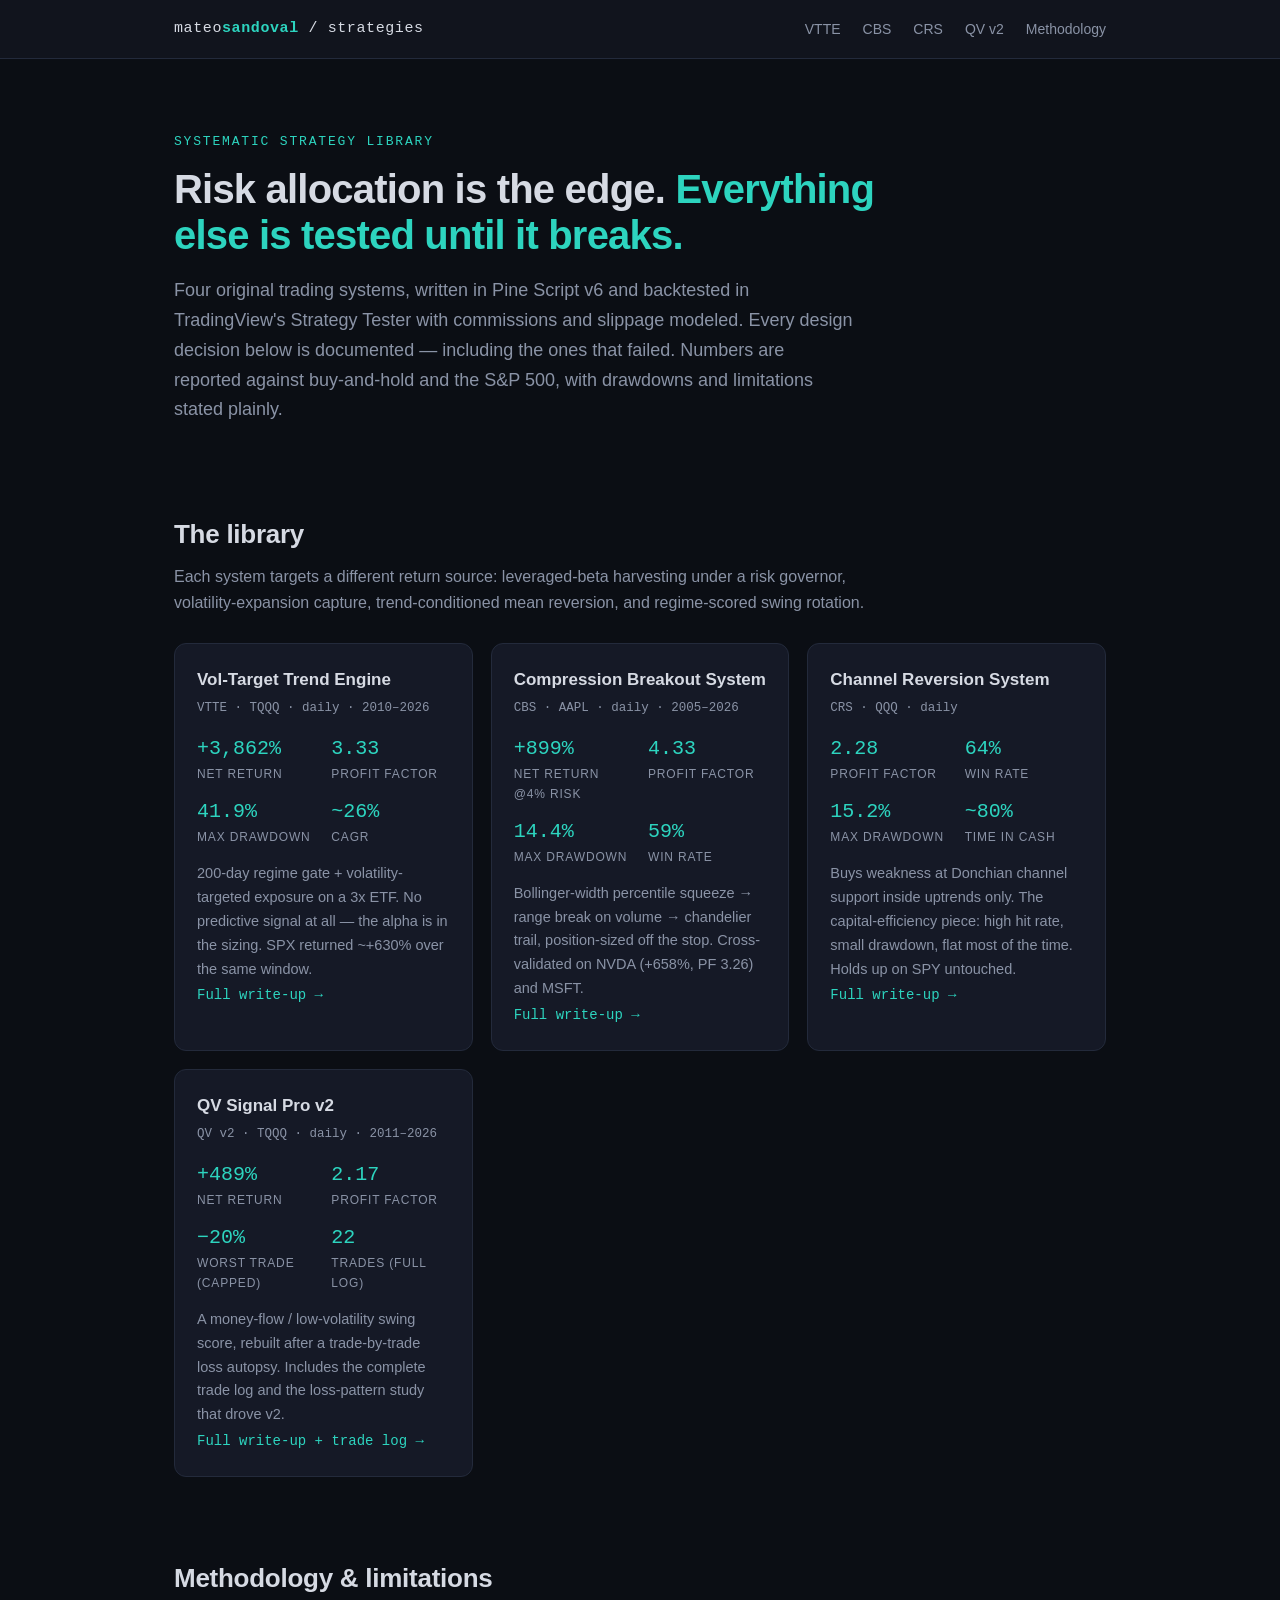
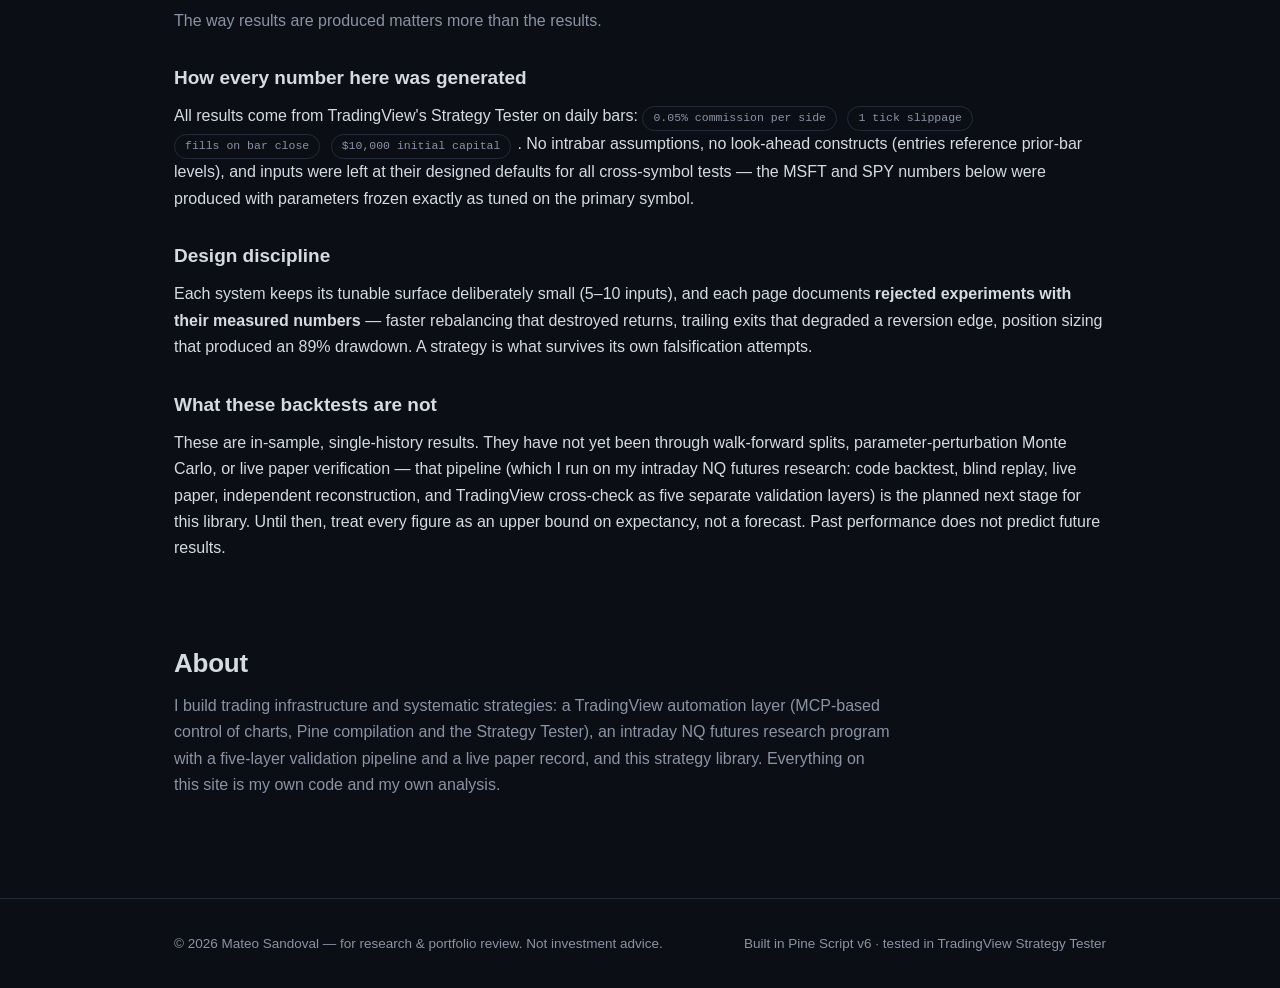
==== index.html @ 9c9e9761 "Quant strategy portfolio site: VTTE, CBS, CRS, QV v2 Co-Authored-By: Claude Fable 5 <noreply@anthrop" ====
<!doctype html>
<html lang="en">
<head>
<meta charset="utf-8">
<meta name="viewport" content="width=device-width,initial-scale=1">
<title>Mateo Sandoval — Systematic Trading Strategies</title>
<link rel="stylesheet" href="styles.css">
</head>
<body>
<header class="site"><div class="wrap">
  <div class="brand">mateo<b>sandoval</b> / strategies</div>
  <nav>
    <a href="vtte.html">VTTE</a><a href="cbs.html">CBS</a><a href="crs.html">CRS</a><a href="qv2.html">QV&nbsp;v2</a><a href="#method">Methodology</a>
  </nav>
</div></header>

<div class="wrap">
<div class="hero">
  <div class="kicker">Systematic Strategy Library</div>
  <h1>Risk allocation is the edge. <em>Everything else is tested until it breaks.</em></h1>
  <p class="lead">Four original trading systems, written in Pine Script v6 and backtested in TradingView's
  Strategy Tester with commissions and slippage modeled. Every design decision below is documented —
  including the ones that failed. Numbers are reported against buy-and-hold and the S&amp;P 500, with
  drawdowns and limitations stated plainly.</p>
</div>

<section>
  <h2>The library</h2>
  <p class="sub">Each system targets a different return source: leveraged-beta harvesting under a risk governor,
  volatility-expansion capture, trend-conditioned mean reversion, and regime-scored swing rotation.</p>
  <div class="grid cards">

    <div class="card">
      <h3>Vol-Target Trend Engine</h3>
      <div class="sym">VTTE · TQQQ · daily · 2010–2026</div>
      <div class="metrics">
        <div class="metric"><div class="v">+3,862%</div><div class="k">Net return</div></div>
        <div class="metric"><div class="v">3.33</div><div class="k">Profit factor</div></div>
        <div class="metric"><div class="v">41.9%</div><div class="k">Max drawdown</div></div>
        <div class="metric"><div class="v">~26%</div><div class="k">CAGR</div></div>
      </div>
      <p style="font-size:14.5px;color:var(--dim)">200-day regime gate + volatility-targeted exposure on a 3x ETF.
      No predictive signal at all — the alpha is in the sizing. SPX returned ~+630% over the same window.</p>
      <a class="more" href="vtte.html">Full write-up →</a>
    </div>

    <div class="card">
      <h3>Compression Breakout System</h3>
      <div class="sym">CBS · AAPL · daily · 2005–2026</div>
      <div class="metrics">
        <div class="metric"><div class="v">+899%</div><div class="k">Net return @4% risk</div></div>
        <div class="metric"><div class="v">4.33</div><div class="k">Profit factor</div></div>
        <div class="metric"><div class="v">14.4%</div><div class="k">Max drawdown</div></div>
        <div class="metric"><div class="v">59%</div><div class="k">Win rate</div></div>
      </div>
      <p style="font-size:14.5px;color:var(--dim)">Bollinger-width percentile squeeze → range break on volume →
      chandelier trail, position-sized off the stop. Cross-validated on NVDA (+658%, PF 3.26) and MSFT.</p>
      <a class="more" href="cbs.html">Full write-up →</a>
    </div>

    <div class="card">
      <h3>Channel Reversion System</h3>
      <div class="sym">CRS · QQQ · daily</div>
      <div class="metrics">
        <div class="metric"><div class="v">2.28</div><div class="k">Profit factor</div></div>
        <div class="metric"><div class="v">64%</div><div class="k">Win rate</div></div>
        <div class="metric"><div class="v">15.2%</div><div class="k">Max drawdown</div></div>
        <div class="metric"><div class="v">~80%</div><div class="k">Time in cash</div></div>
      </div>
      <p style="font-size:14.5px;color:var(--dim)">Buys weakness at Donchian channel support inside uptrends only.
      The capital-efficiency piece: high hit rate, small drawdown, flat most of the time. Holds up on SPY untouched.</p>
      <a class="more" href="crs.html">Full write-up →</a>
    </div>

    <div class="card">
      <h3>QV Signal Pro v2</h3>
      <div class="sym">QV v2 · TQQQ · daily · 2011–2026</div>
      <div class="metrics">
        <div class="metric"><div class="v">+489%</div><div class="k">Net return</div></div>
        <div class="metric"><div class="v">2.17</div><div class="k">Profit factor</div></div>
        <div class="metric"><div class="v">−20%</div><div class="k">Worst trade (capped)</div></div>
        <div class="metric"><div class="v">22</div><div class="k">Trades (full log)</div></div>
      </div>
      <p style="font-size:14.5px;color:var(--dim)">A money-flow / low-volatility swing score, rebuilt after a
      trade-by-trade loss autopsy. Includes the complete trade log and the loss-pattern study that drove v2.</p>
      <a class="more" href="qv2.html">Full write-up + trade log →</a>
    </div>

  </div>
</section>

<section id="method">
  <h2>Methodology &amp; limitations</h2>
  <p class="sub">The way results are produced matters more than the results.</p>
  <h3>How every number here was generated</h3>
  <p>All results come from TradingView's Strategy Tester on daily bars: <span class="pill">0.05% commission per side</span>
  <span class="pill">1 tick slippage</span> <span class="pill">fills on bar close</span> <span class="pill">$10,000 initial capital</span>.
  No intrabar assumptions, no look-ahead constructs (entries reference prior-bar levels), and inputs were left at
  their designed defaults for all cross-symbol tests — the MSFT and SPY numbers below were produced with parameters
  frozen exactly as tuned on the primary symbol.</p>
  <h3>Design discipline</h3>
  <p>Each system keeps its tunable surface deliberately small (5–10 inputs), and each page documents
  <b>rejected experiments with their measured numbers</b> — faster rebalancing that destroyed returns, trailing exits
  that degraded a reversion edge, position sizing that produced an 89% drawdown. A strategy is what survives its own
  falsification attempts.</p>
  <h3>What these backtests are not</h3>
  <p>These are in-sample, single-history results. They have not yet been through walk-forward splits, parameter-perturbation
  Monte Carlo, or live paper verification — that pipeline (which I run on my intraday NQ futures research: code backtest,
  blind replay, live paper, independent reconstruction, and TradingView cross-check as five separate validation layers)
  is the planned next stage for this library. Until then, treat every figure as an upper bound on expectancy, not a forecast.
  Past performance does not predict future results.</p>
</section>

<section>
  <h2>About</h2>
  <p class="sub" style="margin-bottom:0">I build trading infrastructure and systematic strategies: a TradingView
  automation layer (MCP-based control of charts, Pine compilation and the Strategy Tester), an intraday NQ futures
  research program with a five-layer validation pipeline and a live paper record, and this strategy library.
  Everything on this site is my own code and my own analysis.</p>
</section>
</div>

<footer><div class="wrap">
  <div>© 2026 Mateo Sandoval — for research &amp; portfolio review. Not investment advice.</div>
  <div>Built in Pine Script v6 · tested in TradingView Strategy Tester</div>
</div></footer>
</body>
</html>
---- styles.css ----
:root{
  --bg:#0b0e14; --bg2:#11141d; --card:#151926; --line:#232a3b;
  --text:#d6dae3; --dim:#8a93a6; --teal:#2dd4bf; --teal-dk:#14b8a6;
  --red:#f87171; --amber:#fbbf24; --blue:#60a5fa;
  --mono:"SF Mono","JetBrains Mono",Menlo,Consolas,monospace;
  --sans:-apple-system,"Segoe UI",Inter,Roboto,sans-serif;
}
*{box-sizing:border-box;margin:0;padding:0}
body{background:var(--bg);color:var(--text);font-family:var(--sans);line-height:1.65;font-size:16px}
a{color:var(--teal);text-decoration:none}
a:hover{text-decoration:underline}
.wrap{max-width:980px;margin:0 auto;padding:0 24px}
header.site{border-bottom:1px solid var(--line);background:var(--bg2);position:sticky;top:0;z-index:10}
header.site .wrap{display:flex;align-items:center;justify-content:space-between;height:58px}
.brand{font-family:var(--mono);font-size:15px;letter-spacing:.04em;color:var(--text)}
.brand b{color:var(--teal)}
nav a{color:var(--dim);font-size:14px;margin-left:22px}
nav a:hover{color:var(--text);text-decoration:none}
.hero{padding:72px 0 48px}
.hero h1{font-size:40px;line-height:1.15;letter-spacing:-.02em;max-width:720px}
.hero h1 em{color:var(--teal);font-style:normal}
.hero p.lead{color:var(--dim);font-size:18px;max-width:680px;margin-top:18px}
.kicker{font-family:var(--mono);color:var(--teal);font-size:13px;letter-spacing:.14em;text-transform:uppercase;margin-bottom:14px}
section{padding:40px 0}
h2{font-size:26px;letter-spacing:-.01em;margin-bottom:8px}
h3{font-size:19px;margin:28px 0 10px}
p.sub{color:var(--dim);margin-bottom:26px;max-width:720px}
.grid{display:grid;gap:18px}
.grid.cards{grid-template-columns:repeat(auto-fit,minmax(280px,1fr))}
.card{background:var(--card);border:1px solid var(--line);border-radius:12px;padding:22px}
.card h3{margin:0 0 4px;font-size:17px}
.card .sym{font-family:var(--mono);color:var(--dim);font-size:12.5px;margin-bottom:14px}
.metrics{display:grid;grid-template-columns:1fr 1fr;gap:10px 16px;margin:14px 0}
.metric .v{font-family:var(--mono);font-size:20px;color:var(--teal)}
.metric .v.neg{color:var(--red)}
.metric .k{color:var(--dim);font-size:12px;text-transform:uppercase;letter-spacing:.07em}
.card a.more{font-size:14px;font-family:var(--mono)}
table{width:100%;border-collapse:collapse;font-size:14px;margin:14px 0 6px}
th{color:var(--dim);font-weight:500;text-transform:uppercase;font-size:11.5px;letter-spacing:.08em;text-align:left;padding:8px 10px;border-bottom:1px solid var(--line)}
td{padding:8px 10px;border-bottom:1px solid var(--line);font-family:var(--mono);font-size:13.5px}
td.txt{font-family:var(--sans);font-size:14px}
.pos{color:var(--teal)} .neg{color:var(--red)} .mut{color:var(--dim)}
.tablewrap{overflow-x:auto;border:1px solid var(--line);border-radius:10px;background:var(--card);padding:4px 12px 10px}
.note{border-left:3px solid var(--amber);background:rgba(251,191,36,.06);padding:14px 18px;border-radius:0 10px 10px 0;margin:22px 0;color:var(--text);font-size:15px}
.note b{color:var(--amber)}
.rejected{border-left:3px solid var(--red);background:rgba(248,113,113,.05);padding:14px 18px;border-radius:0 10px 10px 0;margin:14px 0;font-size:15px}
.rejected b{color:var(--red);font-family:var(--mono);font-size:13px;letter-spacing:.06em}
pre{background:#0d1017;border:1px solid var(--line);border-radius:10px;padding:18px;overflow-x:auto;font-family:var(--mono);font-size:12.5px;line-height:1.55;color:#c8ceda;margin:16px 0}
.diagram{background:var(--card);border:1px solid var(--line);border-radius:12px;padding:14px;margin:18px 0}
.diagram svg{width:100%;height:auto;display:block}
footer{border-top:1px solid var(--line);margin-top:60px;padding:34px 0;color:var(--dim);font-size:13.5px}
footer .wrap{display:flex;justify-content:space-between;flex-wrap:wrap;gap:10px}
.crumb{font-family:var(--mono);font-size:13px;color:var(--dim);padding-top:28px}
.pill{display:inline-block;font-family:var(--mono);font-size:11.5px;border:1px solid var(--line);border-radius:99px;padding:2px 10px;color:var(--dim);margin-right:6px}
.pagehead{padding:26px 0 6px}
.pagehead h1{font-size:34px;letter-spacing:-.02em}
.pagehead .sym{font-family:var(--mono);color:var(--teal);margin-top:6px;font-size:14px}
.two{display:grid;grid-template-columns:1fr 1fr;gap:18px}
@media(max-width:760px){.two{grid-template-columns:1fr}.hero h1{font-size:30px}}
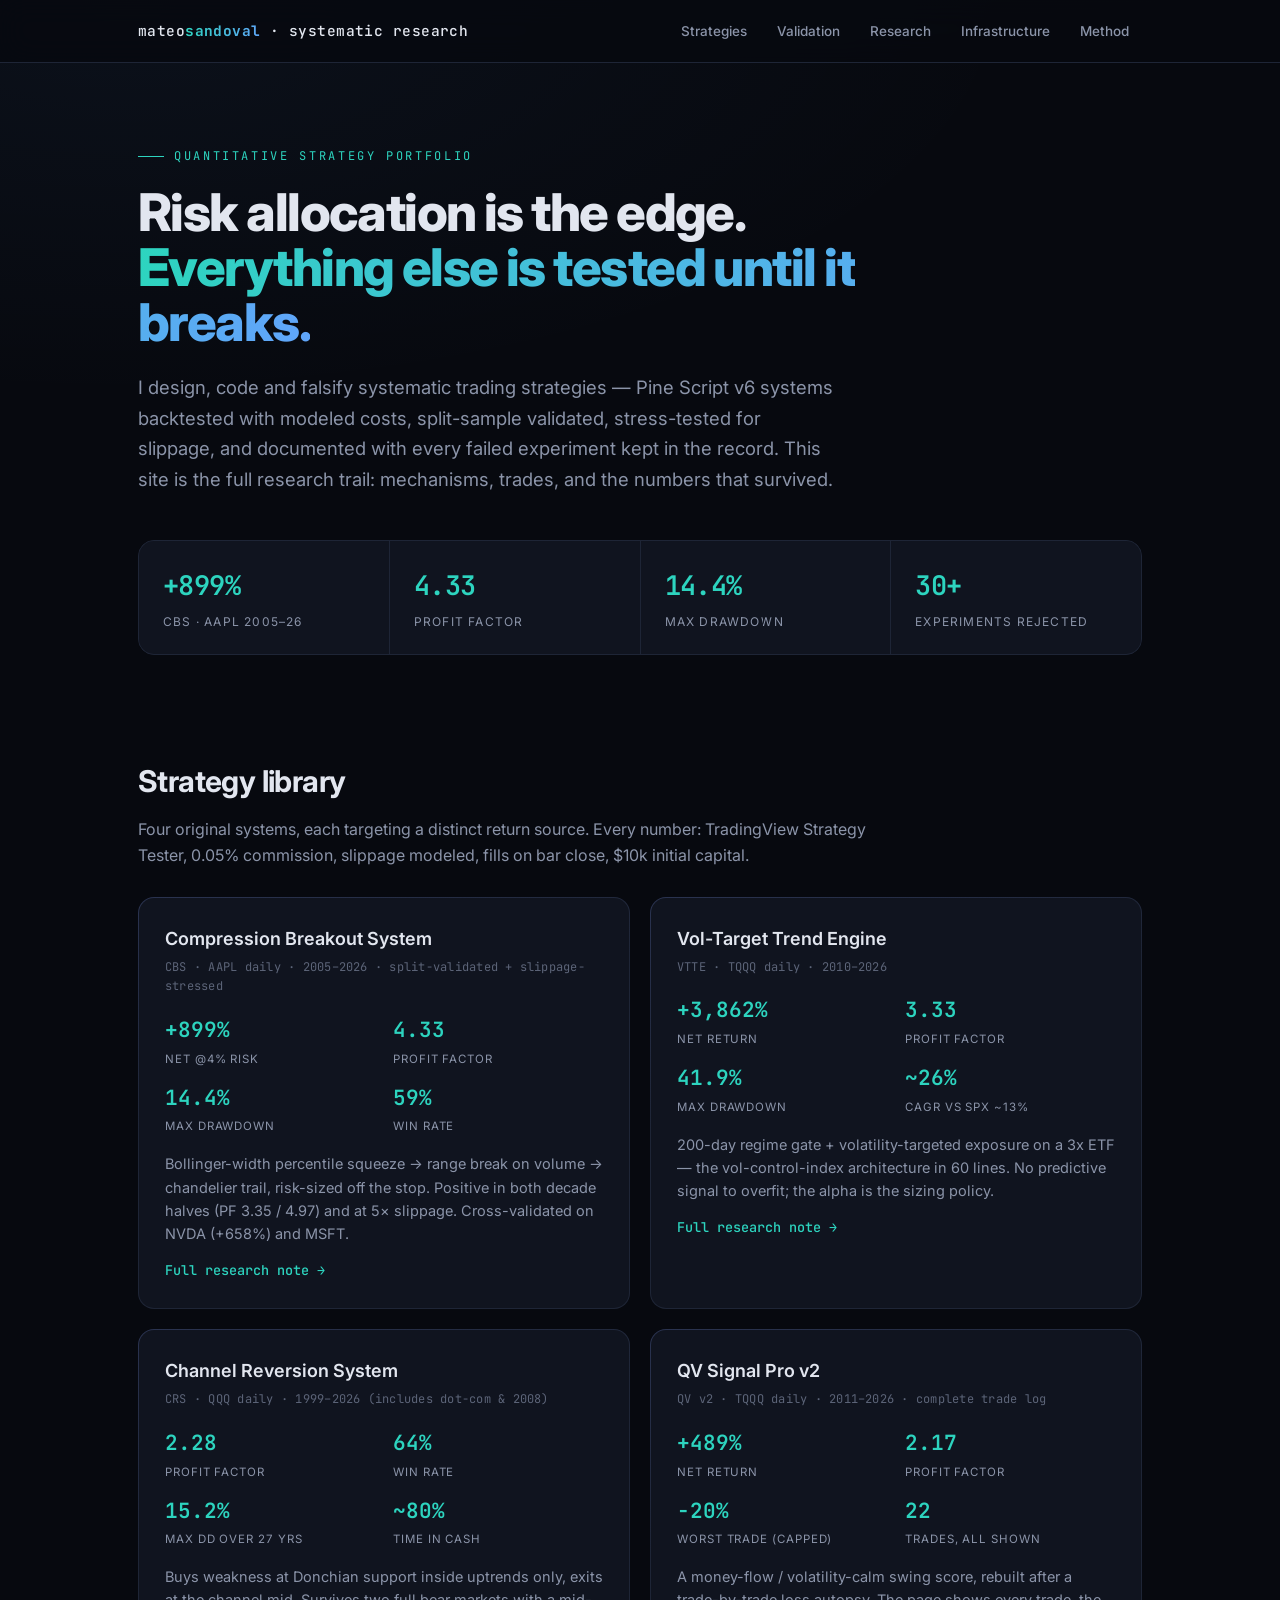
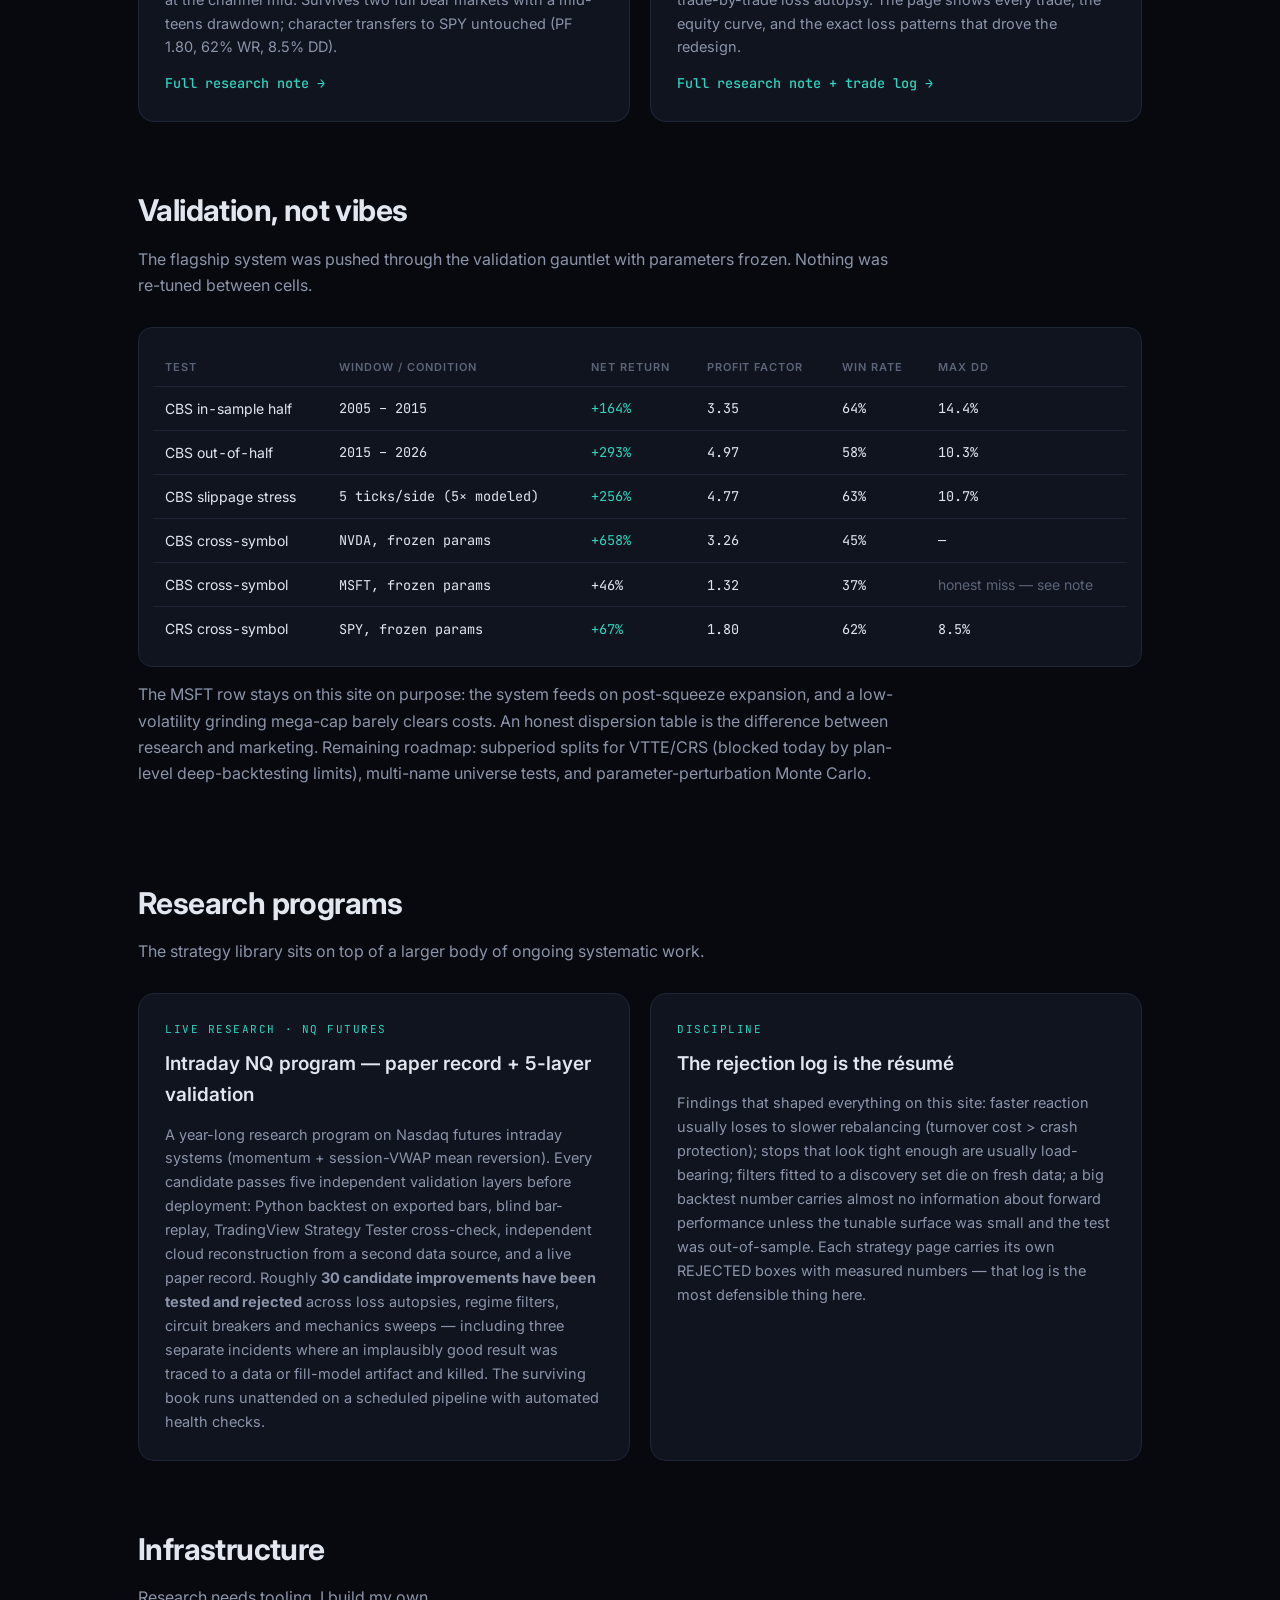
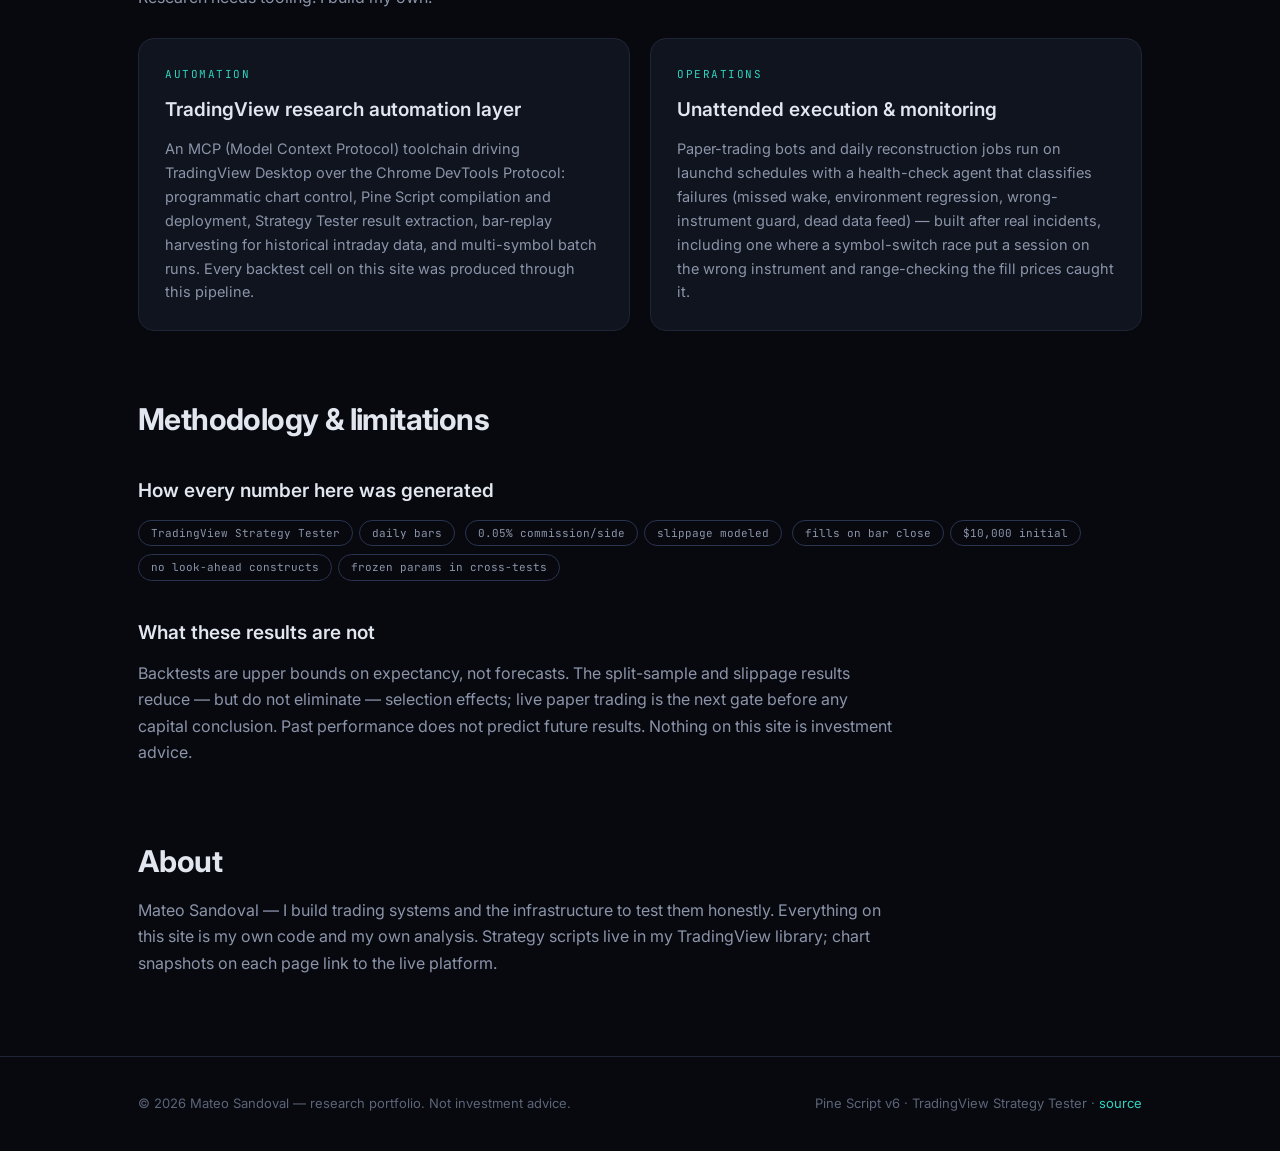
==== commit 7e47d793: "v2: professional redesign, CBS validation gauntlet (splits + slippage stress), TradingView screensho" ====
--- a/index.html
+++ b/index.html
@@ -3,126 +3,196 @@
 <head>
 <meta charset="utf-8">
 <meta name="viewport" content="width=device-width,initial-scale=1">
-<title>Mateo Sandoval — Systematic Trading Strategies</title>
+<title>Mateo Sandoval — Systematic Trading Research</title>
+<meta name="description" content="Systematic trading strategies, validation research and trading infrastructure by Mateo Sandoval.">
 <link rel="stylesheet" href="styles.css">
 </head>
 <body>
 <header class="site"><div class="wrap">
-  <div class="brand">mateo<b>sandoval</b> / strategies</div>
+  <div class="brand">mateo<b>sandoval</b> · systematic research</div>
   <nav>
-    <a href="vtte.html">VTTE</a><a href="cbs.html">CBS</a><a href="crs.html">CRS</a><a href="qv2.html">QV&nbsp;v2</a><a href="#method">Methodology</a>
+    <a href="#library">Strategies</a><a href="#validation">Validation</a><a href="#programs">Research</a><a href="#infra">Infrastructure</a><a href="#method">Method</a>
   </nav>
 </div></header>
 
 <div class="wrap">
 <div class="hero">
-  <div class="kicker">Systematic Strategy Library</div>
-  <h1>Risk allocation is the edge. <em>Everything else is tested until it breaks.</em></h1>
-  <p class="lead">Four original trading systems, written in Pine Script v6 and backtested in TradingView's
-  Strategy Tester with commissions and slippage modeled. Every design decision below is documented —
-  including the ones that failed. Numbers are reported against buy-and-hold and the S&amp;P 500, with
-  drawdowns and limitations stated plainly.</p>
+  <div class="kicker">Quantitative Strategy Portfolio</div>
+  <h1>Risk allocation is the edge.<br><em>Everything else is tested until it breaks.</em></h1>
+  <p class="lead">I design, code and falsify systematic trading strategies — Pine Script v6 systems backtested
+  with modeled costs, split-sample validated, stress-tested for slippage, and documented with every failed
+  experiment kept in the record. This site is the full research trail: mechanisms, trades, and the numbers
+  that survived.</p>
+  <div class="statstrip">
+    <div><div class="v">+899%</div><div class="k">CBS · AAPL 2005–26</div></div>
+    <div><div class="v">4.33</div><div class="k">Profit factor</div></div>
+    <div><div class="v">14.4%</div><div class="k">Max drawdown</div></div>
+    <div><div class="v">30+</div><div class="k">Experiments rejected</div></div>
+  </div>
 </div>
 
-<section>
-  <h2>The library</h2>
-  <p class="sub">Each system targets a different return source: leveraged-beta harvesting under a risk governor,
-  volatility-expansion capture, trend-conditioned mean reversion, and regime-scored swing rotation.</p>
+<section id="library">
+  <h2>Strategy library</h2>
+  <p class="sub">Four original systems, each targeting a distinct return source. Every number: TradingView
+  Strategy Tester, 0.05% commission, slippage modeled, fills on bar close, $10k initial capital.</p>
   <div class="grid cards">
 
     <div class="card">
+      <h3>Compression Breakout System</h3>
+      <div class="sym">CBS · AAPL daily · 2005–2026 · split-validated + slippage-stressed</div>
+      <div class="metrics">
+        <div class="metric"><div class="v">+899%</div><div class="k">Net @4% risk</div></div>
+        <div class="metric"><div class="v">4.33</div><div class="k">Profit factor</div></div>
+        <div class="metric"><div class="v">14.4%</div><div class="k">Max drawdown</div></div>
+        <div class="metric"><div class="v">59%</div><div class="k">Win rate</div></div>
+      </div>
+      <p class="desc">Bollinger-width percentile squeeze → range break on volume → chandelier trail,
+      risk-sized off the stop. Positive in both decade halves (PF 3.35 / 4.97) and at 5× slippage.
+      Cross-validated on NVDA (+658%) and MSFT.</p>
+      <a class="more" href="cbs.html">Full research note →</a>
+    </div>
+
+    <div class="card">
       <h3>Vol-Target Trend Engine</h3>
-      <div class="sym">VTTE · TQQQ · daily · 2010–2026</div>
+      <div class="sym">VTTE · TQQQ daily · 2010–2026</div>
       <div class="metrics">
         <div class="metric"><div class="v">+3,862%</div><div class="k">Net return</div></div>
         <div class="metric"><div class="v">3.33</div><div class="k">Profit factor</div></div>
         <div class="metric"><div class="v">41.9%</div><div class="k">Max drawdown</div></div>
-        <div class="metric"><div class="v">~26%</div><div class="k">CAGR</div></div>
+        <div class="metric"><div class="v">~26%</div><div class="k">CAGR vs SPX ~13%</div></div>
       </div>
-      <p style="font-size:14.5px;color:var(--dim)">200-day regime gate + volatility-targeted exposure on a 3x ETF.
-      No predictive signal at all — the alpha is in the sizing. SPX returned ~+630% over the same window.</p>
-      <a class="more" href="vtte.html">Full write-up →</a>
-    </div>
-
-    <div class="card">
-      <h3>Compression Breakout System</h3>
-      <div class="sym">CBS · AAPL · daily · 2005–2026</div>
-      <div class="metrics">
-        <div class="metric"><div class="v">+899%</div><div class="k">Net return @4% risk</div></div>
-        <div class="metric"><div class="v">4.33</div><div class="k">Profit factor</div></div>
-        <div class="metric"><div class="v">14.4%</div><div class="k">Max drawdown</div></div>
-        <div class="metric"><div class="v">59%</div><div class="k">Win rate</div></div>
-      </div>
-      <p style="font-size:14.5px;color:var(--dim)">Bollinger-width percentile squeeze → range break on volume →
-      chandelier trail, position-sized off the stop. Cross-validated on NVDA (+658%, PF 3.26) and MSFT.</p>
-      <a class="more" href="cbs.html">Full write-up →</a>
+      <p class="desc">200-day regime gate + volatility-targeted exposure on a 3x ETF — the vol-control-index
+      architecture in 60 lines. No predictive signal to overfit; the alpha is the sizing policy.</p>
+      <a class="more" href="vtte.html">Full research note →</a>
     </div>
 
     <div class="card">
       <h3>Channel Reversion System</h3>
-      <div class="sym">CRS · QQQ · daily</div>
+      <div class="sym">CRS · QQQ daily · 1999–2026 (includes dot-com &amp; 2008)</div>
       <div class="metrics">
         <div class="metric"><div class="v">2.28</div><div class="k">Profit factor</div></div>
         <div class="metric"><div class="v">64%</div><div class="k">Win rate</div></div>
-        <div class="metric"><div class="v">15.2%</div><div class="k">Max drawdown</div></div>
+        <div class="metric"><div class="v">15.2%</div><div class="k">Max DD over 27 yrs</div></div>
         <div class="metric"><div class="v">~80%</div><div class="k">Time in cash</div></div>
       </div>
-      <p style="font-size:14.5px;color:var(--dim)">Buys weakness at Donchian channel support inside uptrends only.
-      The capital-efficiency piece: high hit rate, small drawdown, flat most of the time. Holds up on SPY untouched.</p>
-      <a class="more" href="crs.html">Full write-up →</a>
+      <p class="desc">Buys weakness at Donchian support inside uptrends only, exits at the channel mid.
+      Survives two full bear markets with a mid-teens drawdown; character transfers to SPY untouched
+      (PF 1.80, 62% WR, 8.5% DD).</p>
+      <a class="more" href="crs.html">Full research note →</a>
     </div>
 
     <div class="card">
       <h3>QV Signal Pro v2</h3>
-      <div class="sym">QV v2 · TQQQ · daily · 2011–2026</div>
+      <div class="sym">QV v2 · TQQQ daily · 2011–2026 · complete trade log</div>
       <div class="metrics">
         <div class="metric"><div class="v">+489%</div><div class="k">Net return</div></div>
         <div class="metric"><div class="v">2.17</div><div class="k">Profit factor</div></div>
         <div class="metric"><div class="v">−20%</div><div class="k">Worst trade (capped)</div></div>
-        <div class="metric"><div class="v">22</div><div class="k">Trades (full log)</div></div>
+        <div class="metric"><div class="v">22</div><div class="k">Trades, all shown</div></div>
       </div>
-      <p style="font-size:14.5px;color:var(--dim)">A money-flow / low-volatility swing score, rebuilt after a
-      trade-by-trade loss autopsy. Includes the complete trade log and the loss-pattern study that drove v2.</p>
-      <a class="more" href="qv2.html">Full write-up + trade log →</a>
+      <p class="desc">A money-flow / volatility-calm swing score, rebuilt after a trade-by-trade loss autopsy.
+      The page shows every trade, the equity curve, and the exact loss patterns that drove the redesign.</p>
+      <a class="more" href="qv2.html">Full research note + trade log →</a>
     </div>
 
   </div>
 </section>
 
+<section id="validation">
+  <h2>Validation, not vibes</h2>
+  <p class="sub">The flagship system was pushed through the validation gauntlet with parameters frozen.
+  Nothing was re-tuned between cells.</p>
+  <div class="tablewrap"><table>
+    <tr><th>Test</th><th>Window / condition</th><th>Net return</th><th>Profit factor</th><th>Win rate</th><th>Max DD</th></tr>
+    <tr><td class="txt">CBS in-sample half</td><td>2005 – 2015</td><td class="pos">+164%</td><td>3.35</td><td>64%</td><td>14.4%</td></tr>
+    <tr><td class="txt">CBS out-of-half</td><td>2015 – 2026</td><td class="pos">+293%</td><td>4.97</td><td>58%</td><td>10.3%</td></tr>
+    <tr><td class="txt">CBS slippage stress</td><td>5 ticks/side (5× modeled)</td><td class="pos">+256%</td><td>4.77</td><td>63%</td><td>10.7%</td></tr>
+    <tr><td class="txt">CBS cross-symbol</td><td>NVDA, frozen params</td><td class="pos">+658%</td><td>3.26</td><td>45%</td><td>—</td></tr>
+    <tr><td class="txt">CBS cross-symbol</td><td>MSFT, frozen params</td><td>+46%</td><td>1.32</td><td>37%</td><td class="txt mut">honest miss — see note</td></tr>
+    <tr><td class="txt">CRS cross-symbol</td><td>SPY, frozen params</td><td class="pos">+67%</td><td>1.80</td><td>62%</td><td>8.5%</td></tr>
+  </table></div>
+  <p class="sub" style="margin-top:14px">The MSFT row stays on this site on purpose: the system feeds on
+  post-squeeze expansion, and a low-volatility grinding mega-cap barely clears costs. An honest dispersion
+  table is the difference between research and marketing. Remaining roadmap: subperiod splits for VTTE/CRS
+  (blocked today by plan-level deep-backtesting limits), multi-name universe tests, and parameter-perturbation
+  Monte Carlo.</p>
+</section>
+
+<section id="programs">
+  <h2>Research programs</h2>
+  <p class="sub">The strategy library sits on top of a larger body of ongoing systematic work.</p>
+  <div class="grid cards">
+    <div class="projcard">
+      <div class="tag">Live research · NQ futures</div>
+      <h3>Intraday NQ program — paper record + 5-layer validation</h3>
+      <p>A year-long research program on Nasdaq futures intraday systems (momentum + session-VWAP mean
+      reversion). Every candidate passes five independent validation layers before deployment: Python
+      backtest on exported bars, blind bar-replay, TradingView Strategy Tester cross-check, independent
+      cloud reconstruction from a second data source, and a live paper record. Roughly <b>30 candidate
+      improvements have been tested and rejected</b> across loss autopsies, regime filters, circuit breakers
+      and mechanics sweeps — including three separate incidents where an implausibly good result was traced
+      to a data or fill-model artifact and killed. The surviving book runs unattended on a scheduled
+      pipeline with automated health checks.</p>
+    </div>
+    <div class="projcard">
+      <div class="tag">Discipline</div>
+      <h3>The rejection log is the résumé</h3>
+      <p>Findings that shaped everything on this site: faster reaction usually loses to slower rebalancing
+      (turnover cost &gt; crash protection); stops that look tight enough are usually load-bearing; filters
+      fitted to a discovery set die on fresh data; a big backtest number carries almost no information about
+      forward performance unless the tunable surface was small and the test was out-of-sample. Each strategy
+      page carries its own REJECTED boxes with measured numbers — that log is the most defensible thing here.</p>
+    </div>
+  </div>
+</section>
+
+<section id="infra">
+  <h2>Infrastructure</h2>
+  <p class="sub">Research needs tooling. I build my own.</p>
+  <div class="grid cards">
+    <div class="projcard">
+      <div class="tag">Automation</div>
+      <h3>TradingView research automation layer</h3>
+      <p>An MCP (Model Context Protocol) toolchain driving TradingView Desktop over the Chrome DevTools
+      Protocol: programmatic chart control, Pine Script compilation and deployment, Strategy Tester result
+      extraction, bar-replay harvesting for historical intraday data, and multi-symbol batch runs. Every
+      backtest cell on this site was produced through this pipeline.</p>
+    </div>
+    <div class="projcard">
+      <div class="tag">Operations</div>
+      <h3>Unattended execution &amp; monitoring</h3>
+      <p>Paper-trading bots and daily reconstruction jobs run on launchd schedules with a health-check agent
+      that classifies failures (missed wake, environment regression, wrong-instrument guard, dead data feed)
+      — built after real incidents, including one where a symbol-switch race put a session on the wrong
+      instrument and range-checking the fill prices caught it.</p>
+    </div>
+  </div>
+</section>
+
 <section id="method">
   <h2>Methodology &amp; limitations</h2>
-  <p class="sub">The way results are produced matters more than the results.</p>
   <h3>How every number here was generated</h3>
-  <p>All results come from TradingView's Strategy Tester on daily bars: <span class="pill">0.05% commission per side</span>
-  <span class="pill">1 tick slippage</span> <span class="pill">fills on bar close</span> <span class="pill">$10,000 initial capital</span>.
-  No intrabar assumptions, no look-ahead constructs (entries reference prior-bar levels), and inputs were left at
-  their designed defaults for all cross-symbol tests — the MSFT and SPY numbers below were produced with parameters
-  frozen exactly as tuned on the primary symbol.</p>
-  <h3>Design discipline</h3>
-  <p>Each system keeps its tunable surface deliberately small (5–10 inputs), and each page documents
-  <b>rejected experiments with their measured numbers</b> — faster rebalancing that destroyed returns, trailing exits
-  that degraded a reversion edge, position sizing that produced an 89% drawdown. A strategy is what survives its own
-  falsification attempts.</p>
-  <h3>What these backtests are not</h3>
-  <p>These are in-sample, single-history results. They have not yet been through walk-forward splits, parameter-perturbation
-  Monte Carlo, or live paper verification — that pipeline (which I run on my intraday NQ futures research: code backtest,
-  blind replay, live paper, independent reconstruction, and TradingView cross-check as five separate validation layers)
-  is the planned next stage for this library. Until then, treat every figure as an upper bound on expectancy, not a forecast.
-  Past performance does not predict future results.</p>
+  <p><span class="pill">TradingView Strategy Tester</span><span class="pill">daily bars</span>
+  <span class="pill">0.05% commission/side</span><span class="pill">slippage modeled</span>
+  <span class="pill">fills on bar close</span><span class="pill">$10,000 initial</span>
+  <span class="pill">no look-ahead constructs</span><span class="pill">frozen params in cross-tests</span></p>
+  <h3>What these results are not</h3>
+  <p class="sub" style="margin-bottom:8px">Backtests are upper bounds on expectancy, not forecasts. The split-sample and slippage results
+  reduce — but do not eliminate — selection effects; live paper trading is the next gate before any
+  capital conclusion. Past performance does not predict future results. Nothing on this site is investment advice.</p>
 </section>
 
 <section>
   <h2>About</h2>
-  <p class="sub" style="margin-bottom:0">I build trading infrastructure and systematic strategies: a TradingView
-  automation layer (MCP-based control of charts, Pine compilation and the Strategy Tester), an intraday NQ futures
-  research program with a five-layer validation pipeline and a live paper record, and this strategy library.
-  Everything on this site is my own code and my own analysis.</p>
+  <p class="sub" style="margin-bottom:0">Mateo Sandoval — I build trading systems and the infrastructure to test them honestly.
+  Everything on this site is my own code and my own analysis. Strategy scripts live in my TradingView
+  library; chart snapshots on each page link to the live platform.</p>
 </section>
 </div>
 
 <footer><div class="wrap">
-  <div>© 2026 Mateo Sandoval — for research &amp; portfolio review. Not investment advice.</div>
-  <div>Built in Pine Script v6 · tested in TradingView Strategy Tester</div>
+  <div>© 2026 Mateo Sandoval — research portfolio. Not investment advice.</div>
+  <div>Pine Script v6 · TradingView Strategy Tester · <a href="https://github.com/mateosandoval10/quant-strategies">source</a></div>
 </div></footer>
 </body>
 </html>
--- a/styles.css
+++ b/styles.css
@@ -1,59 +1,88 @@
+@import url('https://fonts.googleapis.com/css2?family=Inter:wght@400;500;600;700;800&family=JetBrains+Mono:wght@400;500;600&display=swap');
 :root{
-  --bg:#0b0e14; --bg2:#11141d; --card:#151926; --line:#232a3b;
-  --text:#d6dae3; --dim:#8a93a6; --teal:#2dd4bf; --teal-dk:#14b8a6;
-  --red:#f87171; --amber:#fbbf24; --blue:#60a5fa;
-  --mono:"SF Mono","JetBrains Mono",Menlo,Consolas,monospace;
-  --sans:-apple-system,"Segoe UI",Inter,Roboto,sans-serif;
+  --bg:#07090f; --bg2:#0b0e17; --card:#10141f; --card2:#141927; --line:#1e2536; --line2:#2a3350;
+  --text:#e2e6ef; --dim:#8b94a9; --dimmer:#5c6478;
+  --teal:#2dd4bf; --teal2:#5eead4; --blue:#60a5fa; --red:#f87171; --amber:#fbbf24;
+  --grad:linear-gradient(100deg,#2dd4bf,#60a5fa);
+  --mono:"JetBrains Mono",Menlo,monospace; --sans:"Inter",-apple-system,sans-serif;
 }
 *{box-sizing:border-box;margin:0;padding:0}
-body{background:var(--bg);color:var(--text);font-family:var(--sans);line-height:1.65;font-size:16px}
+html{scroll-behavior:smooth}
+body{background:var(--bg);color:var(--text);font-family:var(--sans);line-height:1.65;font-size:16px;
+  background-image:radial-gradient(1200px 500px at 70% -10%,rgba(45,212,191,.07),transparent),
+                   radial-gradient(900px 400px at 10% 0%,rgba(96,165,250,.05),transparent)}
 a{color:var(--teal);text-decoration:none}
-a:hover{text-decoration:underline}
-.wrap{max-width:980px;margin:0 auto;padding:0 24px}
-header.site{border-bottom:1px solid var(--line);background:var(--bg2);position:sticky;top:0;z-index:10}
-header.site .wrap{display:flex;align-items:center;justify-content:space-between;height:58px}
-.brand{font-family:var(--mono);font-size:15px;letter-spacing:.04em;color:var(--text)}
-.brand b{color:var(--teal)}
-nav a{color:var(--dim);font-size:14px;margin-left:22px}
-nav a:hover{color:var(--text);text-decoration:none}
-.hero{padding:72px 0 48px}
-.hero h1{font-size:40px;line-height:1.15;letter-spacing:-.02em;max-width:720px}
-.hero h1 em{color:var(--teal);font-style:normal}
-.hero p.lead{color:var(--dim);font-size:18px;max-width:680px;margin-top:18px}
-.kicker{font-family:var(--mono);color:var(--teal);font-size:13px;letter-spacing:.14em;text-transform:uppercase;margin-bottom:14px}
-section{padding:40px 0}
-h2{font-size:26px;letter-spacing:-.01em;margin-bottom:8px}
-h3{font-size:19px;margin:28px 0 10px}
-p.sub{color:var(--dim);margin-bottom:26px;max-width:720px}
-.grid{display:grid;gap:18px}
-.grid.cards{grid-template-columns:repeat(auto-fit,minmax(280px,1fr))}
-.card{background:var(--card);border:1px solid var(--line);border-radius:12px;padding:22px}
-.card h3{margin:0 0 4px;font-size:17px}
-.card .sym{font-family:var(--mono);color:var(--dim);font-size:12.5px;margin-bottom:14px}
-.metrics{display:grid;grid-template-columns:1fr 1fr;gap:10px 16px;margin:14px 0}
-.metric .v{font-family:var(--mono);font-size:20px;color:var(--teal)}
-.metric .v.neg{color:var(--red)}
-.metric .k{color:var(--dim);font-size:12px;text-transform:uppercase;letter-spacing:.07em}
-.card a.more{font-size:14px;font-family:var(--mono)}
+a:hover{color:var(--teal2)}
+.wrap{max-width:1060px;margin:0 auto;padding:0 28px}
+header.site{border-bottom:1px solid var(--line);background:rgba(7,9,15,.82);backdrop-filter:blur(14px);position:sticky;top:0;z-index:50}
+header.site .wrap{display:flex;align-items:center;justify-content:space-between;height:62px}
+.brand{font-family:var(--mono);font-size:14.5px;letter-spacing:.03em;font-weight:500}
+.brand b{background:var(--grad);-webkit-background-clip:text;background-clip:text;color:transparent}
+nav{display:flex;gap:4px}
+nav a{color:var(--dim);font-size:13.5px;font-weight:500;padding:7px 13px;border-radius:8px}
+nav a:hover{color:var(--text);background:var(--card)}
+nav a.on{color:var(--text);background:var(--card)}
+.hero{padding:84px 0 40px}
+.kicker{font-family:var(--mono);font-size:12px;letter-spacing:.22em;text-transform:uppercase;color:var(--teal);margin-bottom:18px;display:flex;align-items:center;gap:10px}
+.kicker:before{content:"";width:26px;height:1px;background:var(--teal)}
+.hero h1{font-size:52px;line-height:1.06;letter-spacing:-.03em;font-weight:800;max-width:820px}
+.hero h1 em{font-style:normal;background:var(--grad);-webkit-background-clip:text;background-clip:text;color:transparent}
+.hero p.lead{color:var(--dim);font-size:18.5px;max-width:700px;margin-top:22px;font-weight:400}
+.statstrip{display:grid;grid-template-columns:repeat(4,1fr);gap:1px;background:var(--line);border:1px solid var(--line);border-radius:16px;overflow:hidden;margin:46px 0 8px}
+.statstrip>div{background:var(--card);padding:22px 24px}
+.statstrip .v{font-family:var(--mono);font-size:27px;font-weight:600;color:var(--teal);letter-spacing:-.02em;font-variant-numeric:tabular-nums}
+.statstrip .k{color:var(--dim);font-size:12px;text-transform:uppercase;letter-spacing:.1em;margin-top:4px}
+section{padding:54px 0 10px}
+h2{font-size:30px;letter-spacing:-.02em;font-weight:700;margin-bottom:10px}
+h3{font-size:19px;font-weight:600;margin:30px 0 12px}
+p.sub{color:var(--dim);margin-bottom:28px;max-width:760px}
+.grid{display:grid;gap:20px}
+.grid.cards{grid-template-columns:1fr 1fr}
+.card{background:linear-gradient(var(--card),var(--card)) padding-box,linear-gradient(160deg,var(--line2),var(--line) 40%) border-box;
+  border:1px solid transparent;border-radius:16px;padding:26px;transition:transform .15s ease, box-shadow .15s ease}
+.card:hover{transform:translateY(-2px);box-shadow:0 12px 40px rgba(0,0,0,.45)}
+.card h3{margin:0 0 4px;font-size:18px}
+.card .sym{font-family:var(--mono);color:var(--dimmer);font-size:12px;margin-bottom:16px;letter-spacing:.02em}
+.metrics{display:grid;grid-template-columns:1fr 1fr;gap:12px 18px;margin:16px 0}
+.metric .v{font-family:var(--mono);font-size:21px;font-weight:600;color:var(--teal);font-variant-numeric:tabular-nums}
+.metric .k{color:var(--dim);font-size:11.5px;text-transform:uppercase;letter-spacing:.08em;margin-top:2px}
+.card p.desc{font-size:14.5px;color:var(--dim);line-height:1.6}
+.card a.more{display:inline-flex;align-items:center;gap:6px;font-size:13.5px;font-family:var(--mono);margin-top:14px;font-weight:500}
 table{width:100%;border-collapse:collapse;font-size:14px;margin:14px 0 6px}
-th{color:var(--dim);font-weight:500;text-transform:uppercase;font-size:11.5px;letter-spacing:.08em;text-align:left;padding:8px 10px;border-bottom:1px solid var(--line)}
-td{padding:8px 10px;border-bottom:1px solid var(--line);font-family:var(--mono);font-size:13.5px}
+th{color:var(--dimmer);font-weight:600;text-transform:uppercase;font-size:11px;letter-spacing:.09em;text-align:left;padding:10px 12px;border-bottom:1px solid var(--line)}
+td{padding:10px 12px;border-bottom:1px solid var(--line);font-family:var(--mono);font-size:13.5px;font-variant-numeric:tabular-nums}
+tr:last-child td{border-bottom:none}
 td.txt{font-family:var(--sans);font-size:14px}
-.pos{color:var(--teal)} .neg{color:var(--red)} .mut{color:var(--dim)}
-.tablewrap{overflow-x:auto;border:1px solid var(--line);border-radius:10px;background:var(--card);padding:4px 12px 10px}
-.note{border-left:3px solid var(--amber);background:rgba(251,191,36,.06);padding:14px 18px;border-radius:0 10px 10px 0;margin:22px 0;color:var(--text);font-size:15px}
+.pos{color:var(--teal)} .neg{color:var(--red)} .mut{color:var(--dimmer)}
+.tablewrap{overflow-x:auto;border:1px solid var(--line);border-radius:14px;background:var(--card);padding:6px 14px 10px}
+.note{border:1px solid rgba(251,191,36,.25);background:rgba(251,191,36,.05);padding:18px 22px;border-radius:14px;margin:26px 0;font-size:15px}
 .note b{color:var(--amber)}
-.rejected{border-left:3px solid var(--red);background:rgba(248,113,113,.05);padding:14px 18px;border-radius:0 10px 10px 0;margin:14px 0;font-size:15px}
-.rejected b{color:var(--red);font-family:var(--mono);font-size:13px;letter-spacing:.06em}
-pre{background:#0d1017;border:1px solid var(--line);border-radius:10px;padding:18px;overflow-x:auto;font-family:var(--mono);font-size:12.5px;line-height:1.55;color:#c8ceda;margin:16px 0}
-.diagram{background:var(--card);border:1px solid var(--line);border-radius:12px;padding:14px;margin:18px 0}
+.rejected{border:1px solid rgba(248,113,113,.22);background:rgba(248,113,113,.045);padding:16px 20px;border-radius:14px;margin:14px 0;font-size:14.5px;line-height:1.6}
+.rejected b{color:var(--red);font-family:var(--mono);font-size:12px;letter-spacing:.08em}
+.confirmed{border:1px solid rgba(45,212,191,.25);background:rgba(45,212,191,.05);padding:16px 20px;border-radius:14px;margin:14px 0;font-size:14.5px}
+.confirmed b{color:var(--teal);font-family:var(--mono);font-size:12px;letter-spacing:.08em}
+pre{background:#0a0d15;border:1px solid var(--line);border-radius:14px;padding:20px;overflow-x:auto;font-family:var(--mono);font-size:12.5px;line-height:1.6;color:#c6cddd;margin:16px 0}
+.shot{border:1px solid var(--line);border-radius:16px;overflow:hidden;margin:20px 0;background:var(--card)}
+.shot img{width:100%;display:block}
+.shot .cap{padding:12px 18px;font-size:13px;color:var(--dim);border-top:1px solid var(--line);font-family:var(--mono)}
+.btn{display:inline-flex;align-items:center;gap:8px;background:var(--grad);color:#06251f;font-weight:600;font-size:14px;padding:11px 20px;border-radius:10px;transition:opacity .15s}
+.btn:hover{opacity:.9;color:#06251f}
+.btn.ghost{background:var(--card);color:var(--text);border:1px solid var(--line2)}
+.btn.ghost:hover{border-color:var(--teal);color:var(--teal)}
+.btnrow{display:flex;gap:12px;flex-wrap:wrap;margin:20px 0}
+.diagram{background:var(--card);border:1px solid var(--line);border-radius:16px;padding:16px;margin:20px 0}
 .diagram svg{width:100%;height:auto;display:block}
-footer{border-top:1px solid var(--line);margin-top:60px;padding:34px 0;color:var(--dim);font-size:13.5px}
+footer{border-top:1px solid var(--line);margin-top:70px;padding:36px 0;color:var(--dimmer);font-size:13px}
 footer .wrap{display:flex;justify-content:space-between;flex-wrap:wrap;gap:10px}
-.crumb{font-family:var(--mono);font-size:13px;color:var(--dim);padding-top:28px}
-.pill{display:inline-block;font-family:var(--mono);font-size:11.5px;border:1px solid var(--line);border-radius:99px;padding:2px 10px;color:var(--dim);margin-right:6px}
-.pagehead{padding:26px 0 6px}
-.pagehead h1{font-size:34px;letter-spacing:-.02em}
-.pagehead .sym{font-family:var(--mono);color:var(--teal);margin-top:6px;font-size:14px}
-.two{display:grid;grid-template-columns:1fr 1fr;gap:18px}
-@media(max-width:760px){.two{grid-template-columns:1fr}.hero h1{font-size:30px}}
+.crumb{font-family:var(--mono);font-size:12.5px;color:var(--dimmer);padding-top:30px}
+.pill{display:inline-block;font-family:var(--mono);font-size:11px;border:1px solid var(--line2);border-radius:99px;padding:3px 12px;color:var(--dim);margin:0 6px 6px 0}
+.pagehead{padding:26px 0 4px}
+.pagehead h1{font-size:38px;letter-spacing:-.025em;font-weight:800}
+.pagehead .sym{font-family:var(--mono);color:var(--teal);margin-top:8px;font-size:13.5px}
+.two{display:grid;grid-template-columns:1fr 1fr;gap:20px}
+.projcard{display:block;background:var(--card);border:1px solid var(--line);border-radius:16px;padding:26px;color:var(--text)}
+.projcard h3{margin-top:0}
+.projcard:hover{border-color:var(--line2);color:var(--text)}
+.projcard .tag{font-family:var(--mono);font-size:11px;color:var(--teal);letter-spacing:.14em;text-transform:uppercase;margin-bottom:10px}
+.projcard p{font-size:14.5px;color:var(--dim)}
+@media(max-width:840px){.grid.cards{grid-template-columns:1fr}.two{grid-template-columns:1fr}.hero h1{font-size:34px}.statstrip{grid-template-columns:1fr 1fr}}
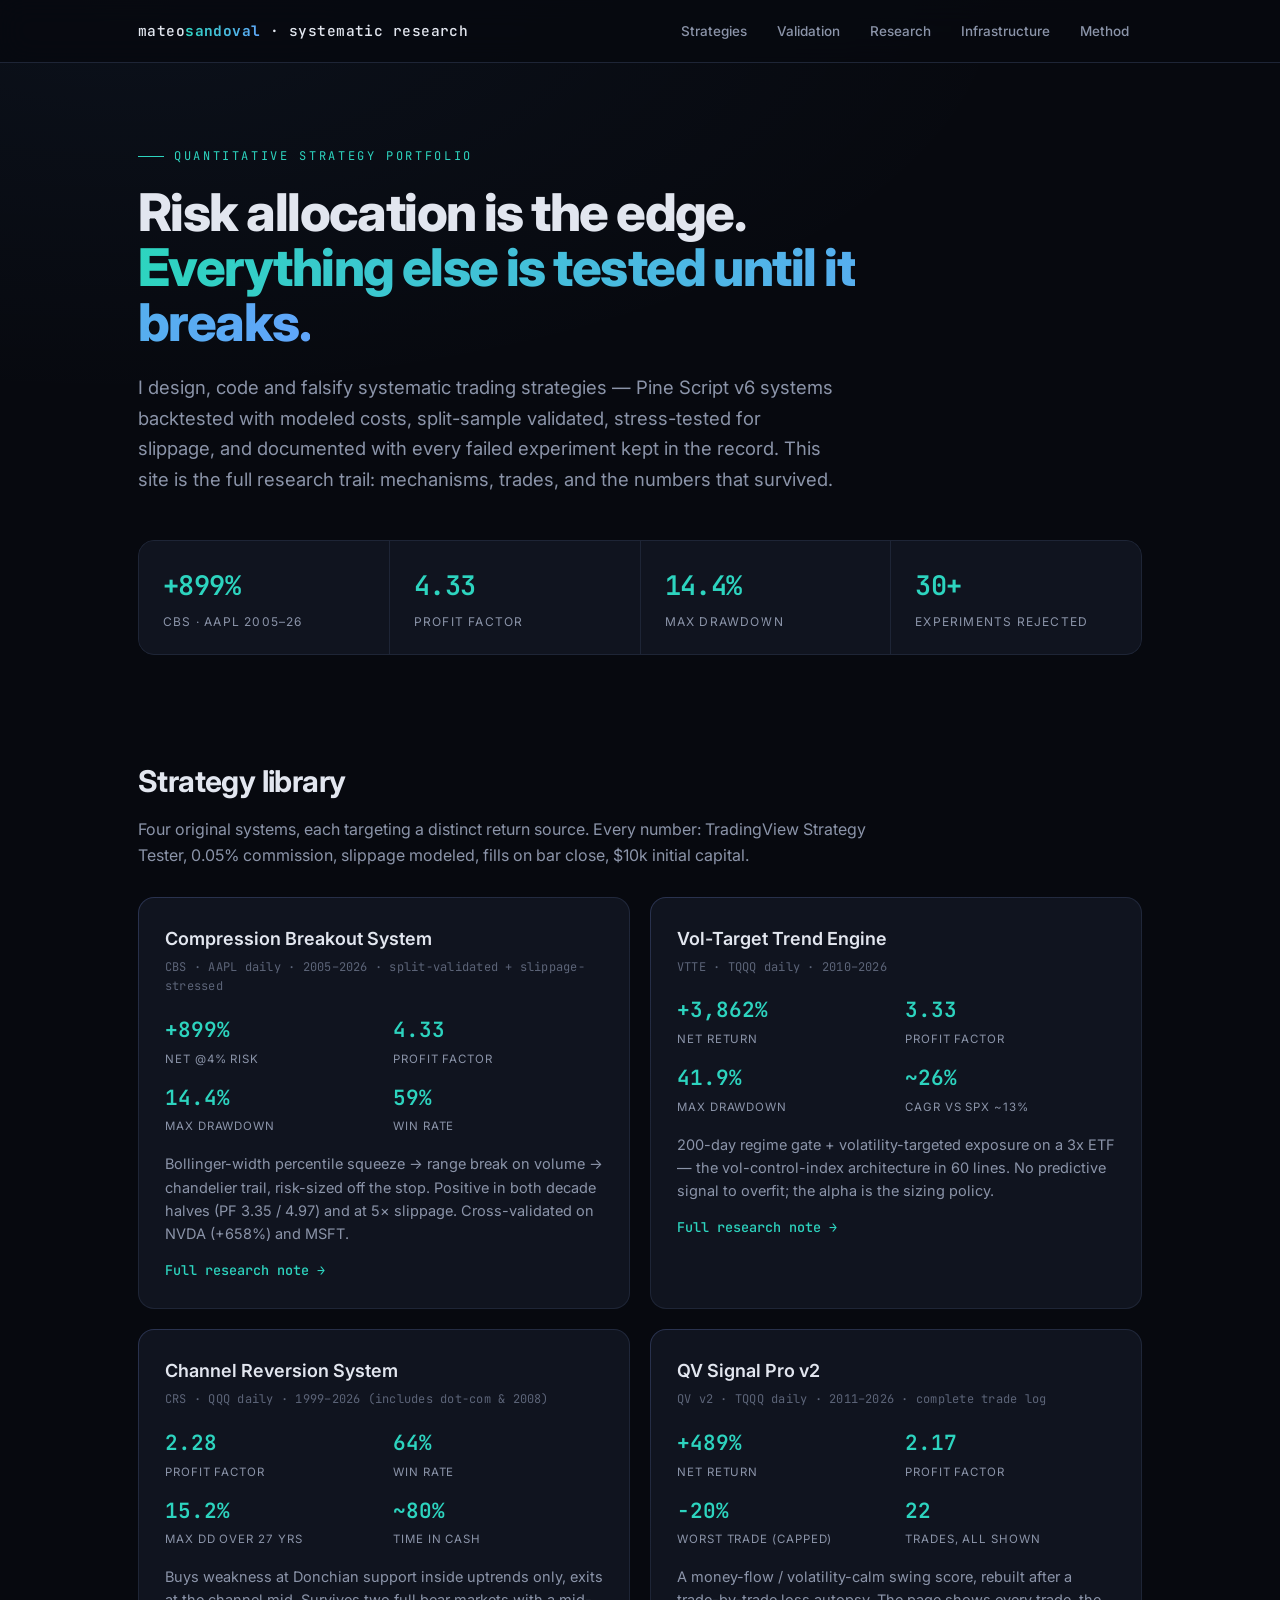
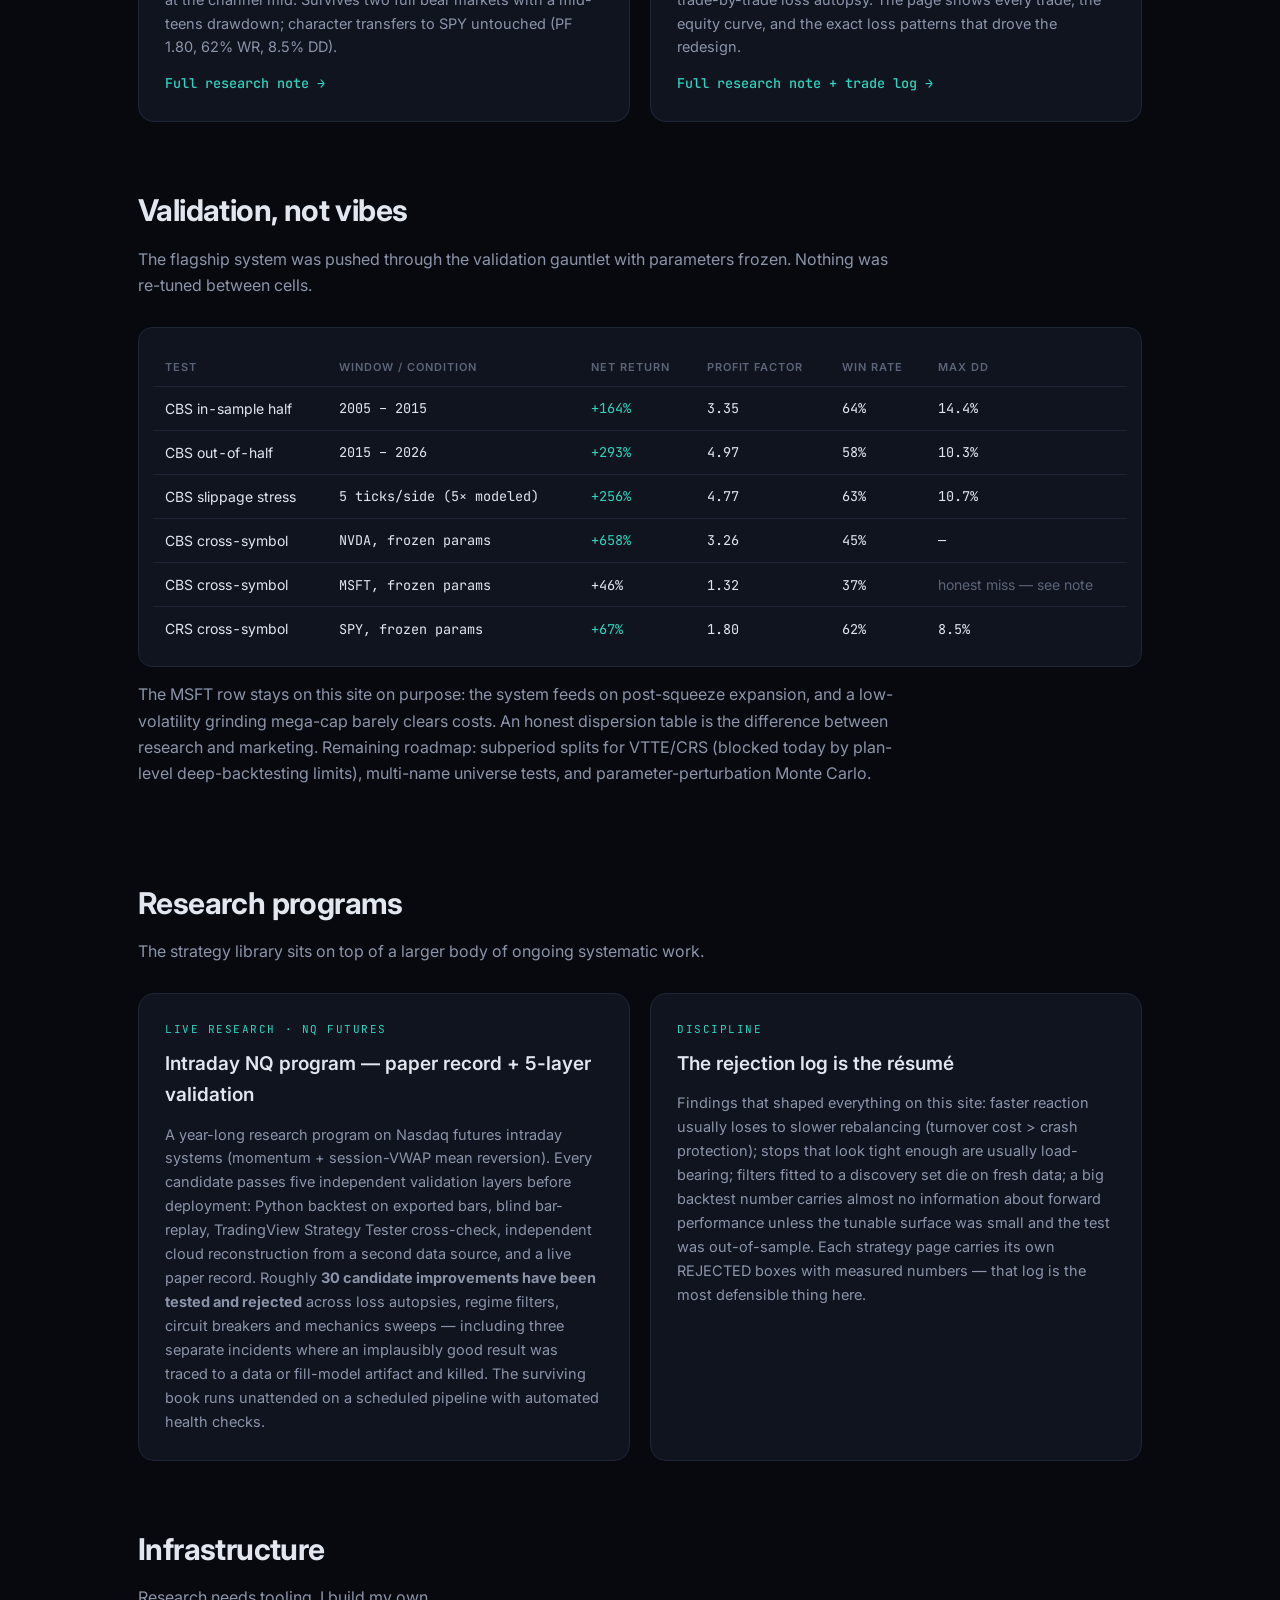
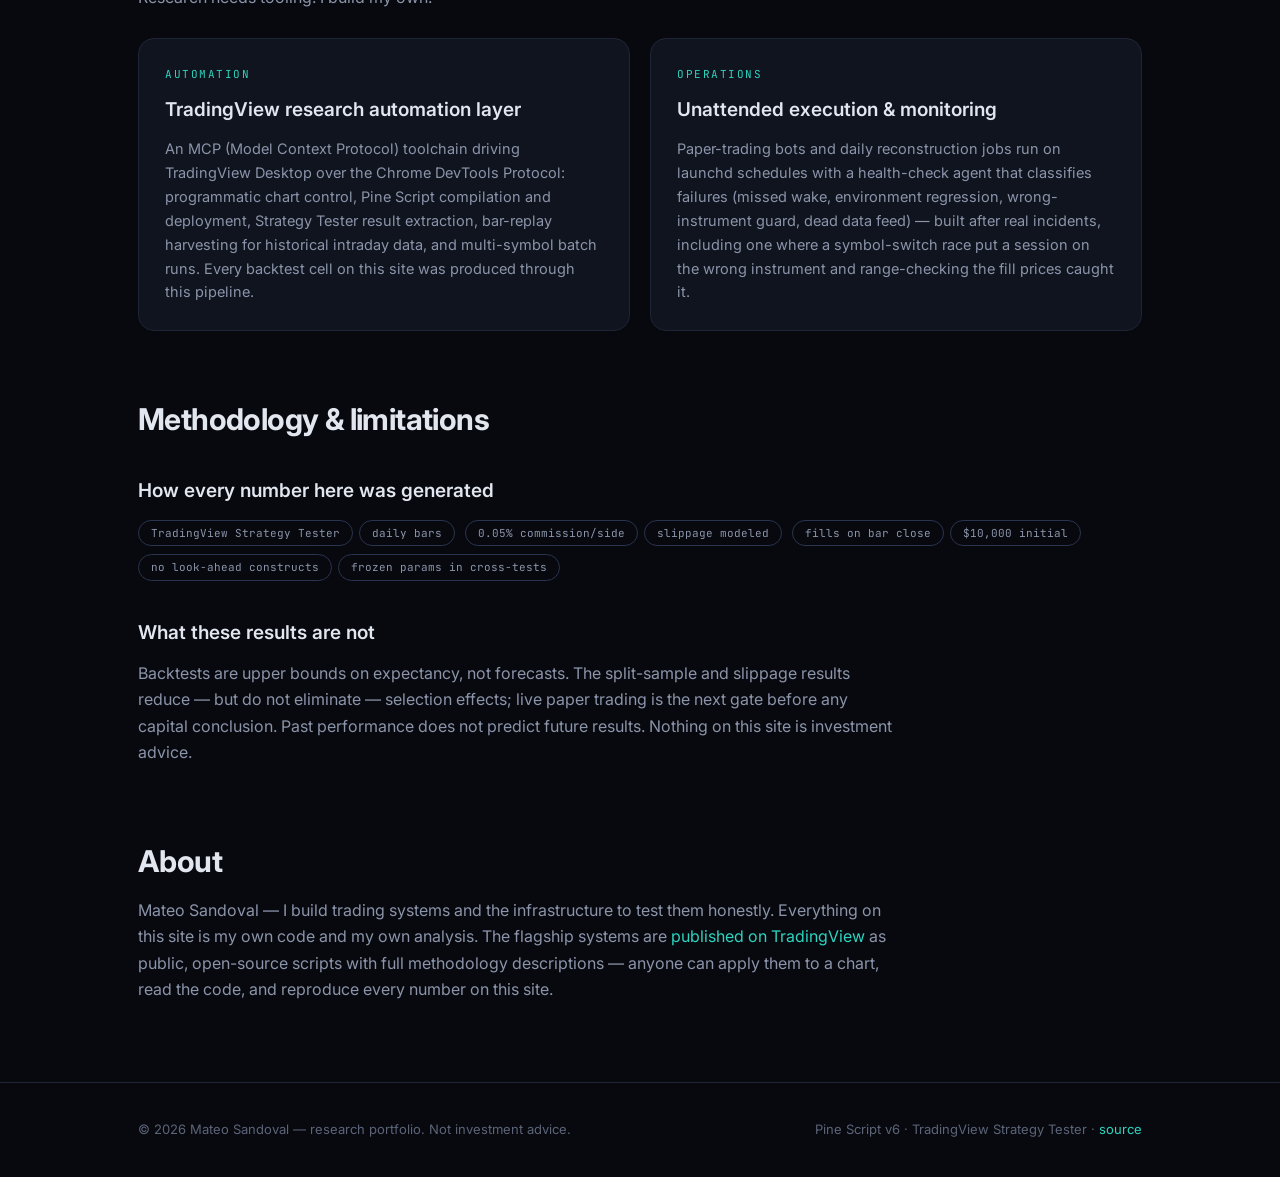
==== commit c6fd99f3: "Link published TradingView scripts (CBS, VTTE public open-source) Co-Authored-By: Claude Fable 5 <no" ====
--- a/index.html
+++ b/index.html
@@ -185,8 +185,10 @@
 <section>
   <h2>About</h2>
   <p class="sub" style="margin-bottom:0">Mateo Sandoval — I build trading systems and the infrastructure to test them honestly.
-  Everything on this site is my own code and my own analysis. Strategy scripts live in my TradingView
-  library; chart snapshots on each page link to the live platform.</p>
+  Everything on this site is my own code and my own analysis. The flagship systems are
+  <a href="https://www.tradingview.com/u/mateosandoval1025/#published-scripts" target="_blank" rel="noopener">published on TradingView</a> as public,
+  open-source scripts with full methodology descriptions — anyone can apply them to a chart, read the
+  code, and reproduce every number on this site.</p>
 </section>
 </div>
 
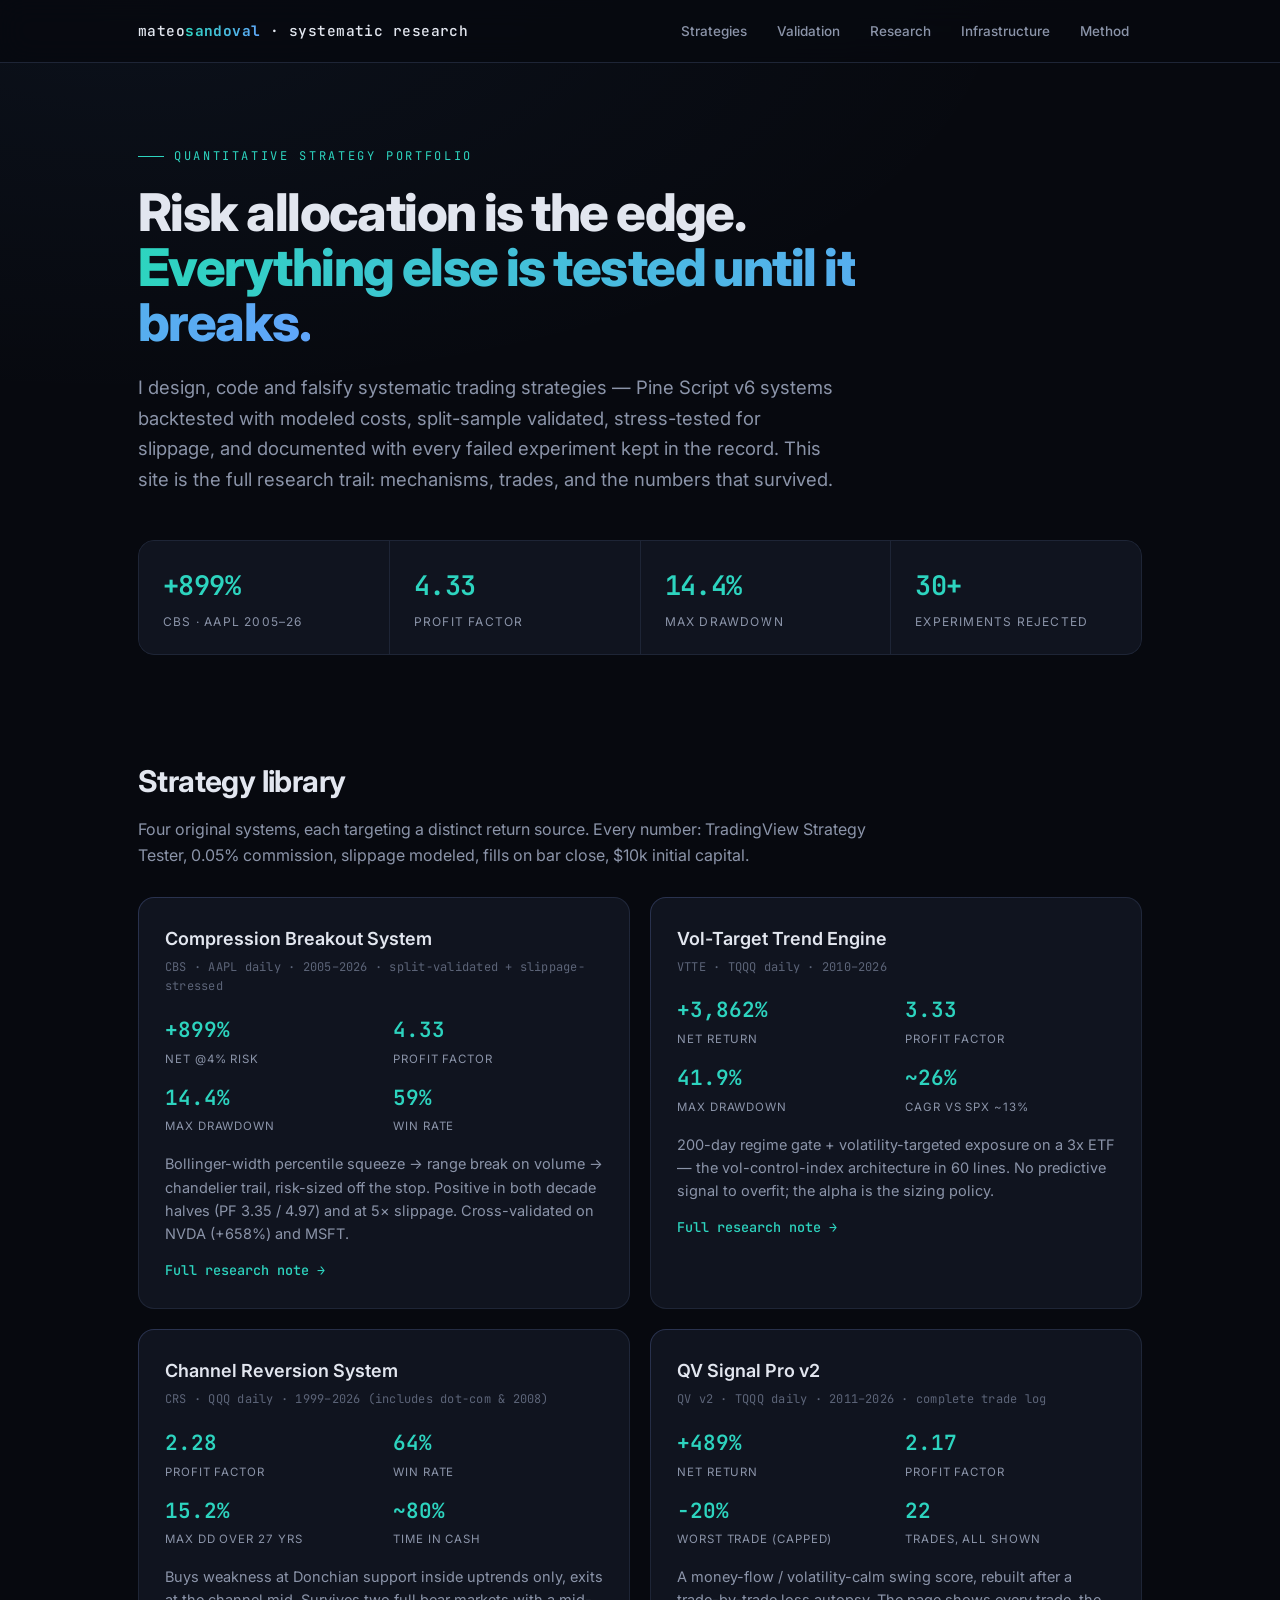
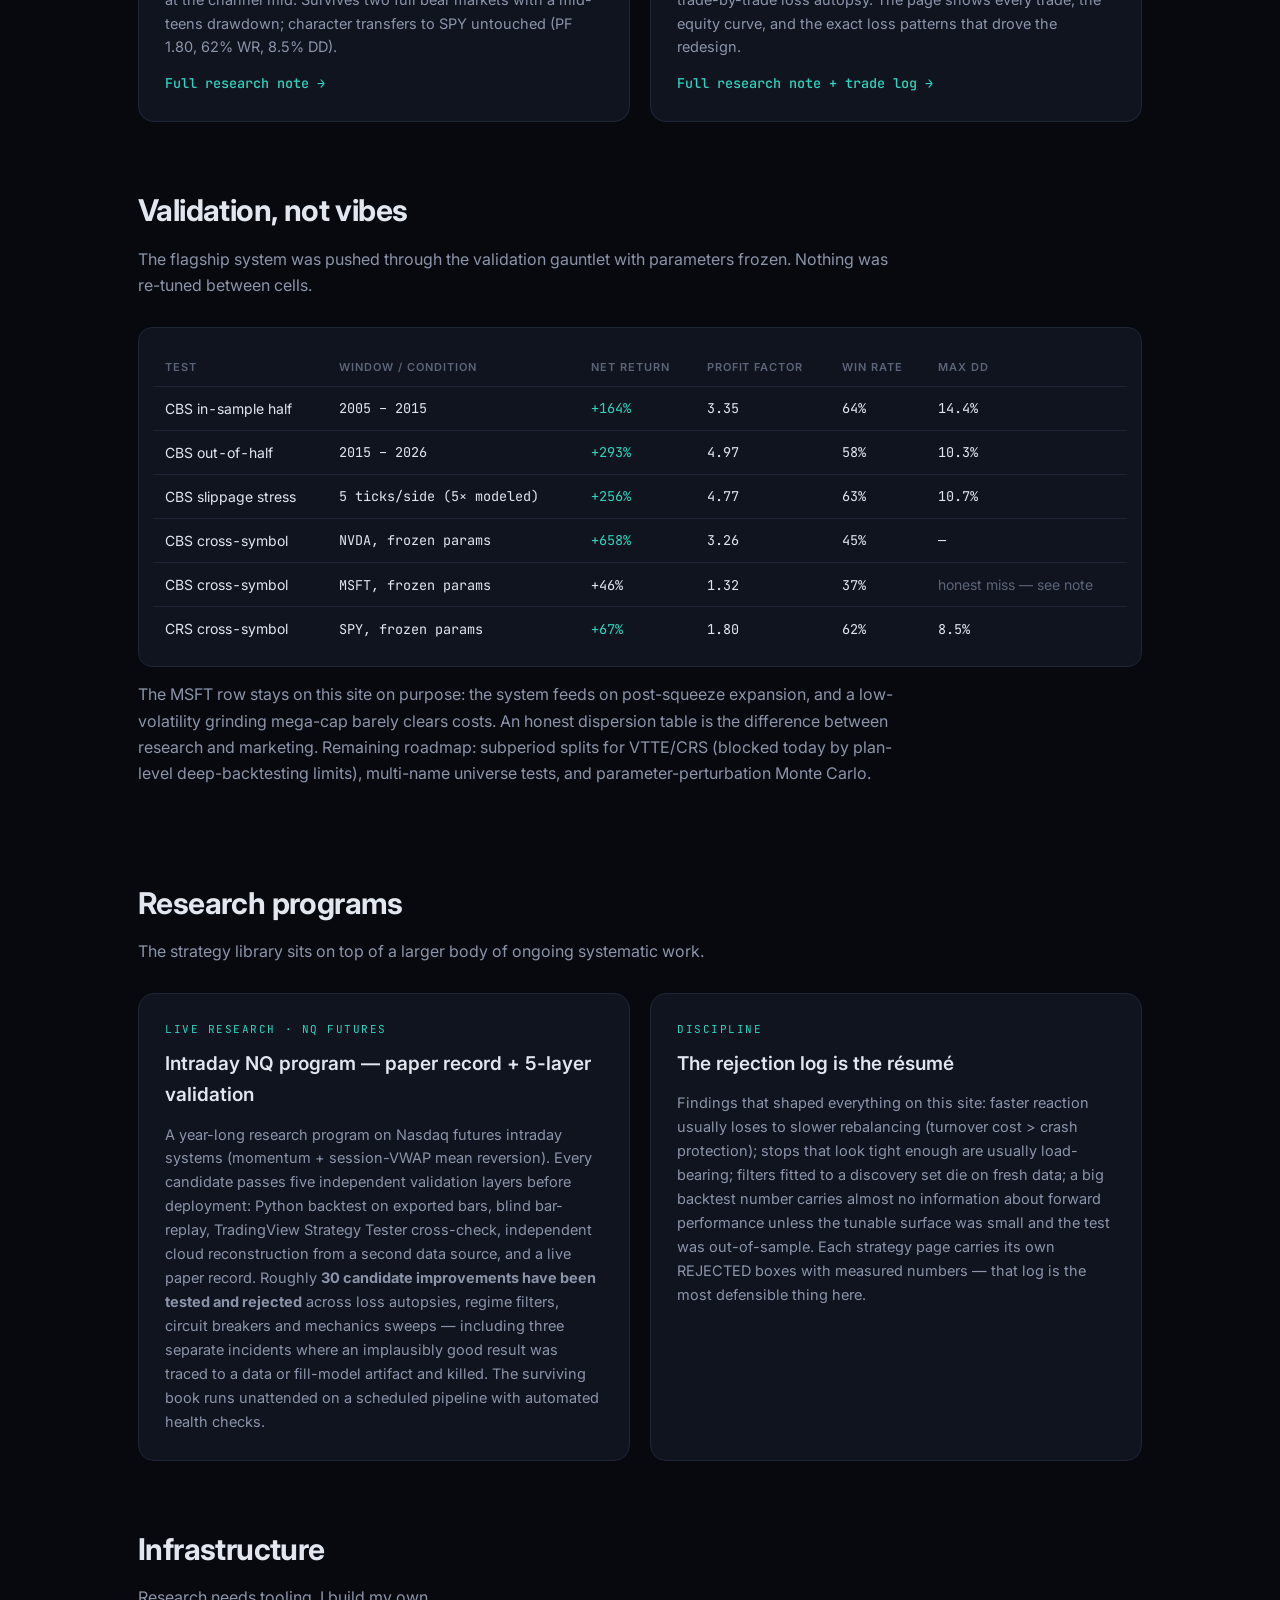
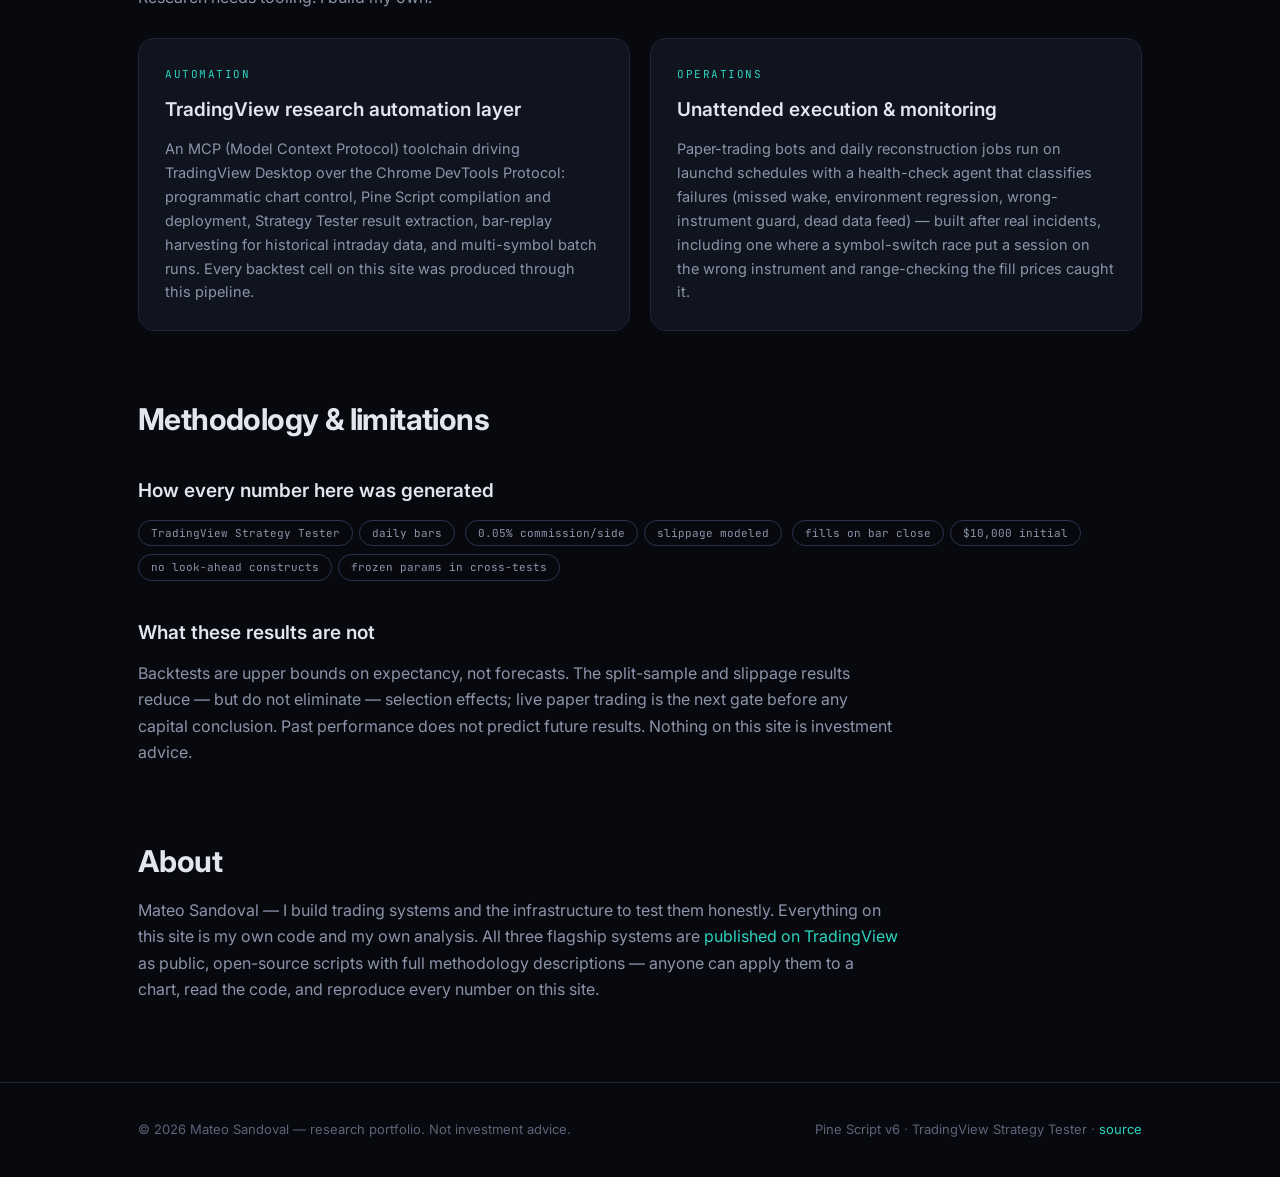
==== commit 6be40ba6: "CRS published on TradingView; link from site Co-Authored-By: Claude Fable 5 <noreply@anthropic.com>" ====
--- a/index.html
+++ b/index.html
@@ -185,7 +185,7 @@
 <section>
   <h2>About</h2>
   <p class="sub" style="margin-bottom:0">Mateo Sandoval — I build trading systems and the infrastructure to test them honestly.
-  Everything on this site is my own code and my own analysis. The flagship systems are
+  Everything on this site is my own code and my own analysis. All three flagship systems are
   <a href="https://www.tradingview.com/u/mateosandoval1025/#published-scripts" target="_blank" rel="noopener">published on TradingView</a> as public,
   open-source scripts with full methodology descriptions — anyone can apply them to a chart, read the
   code, and reproduce every number on this site.</p>
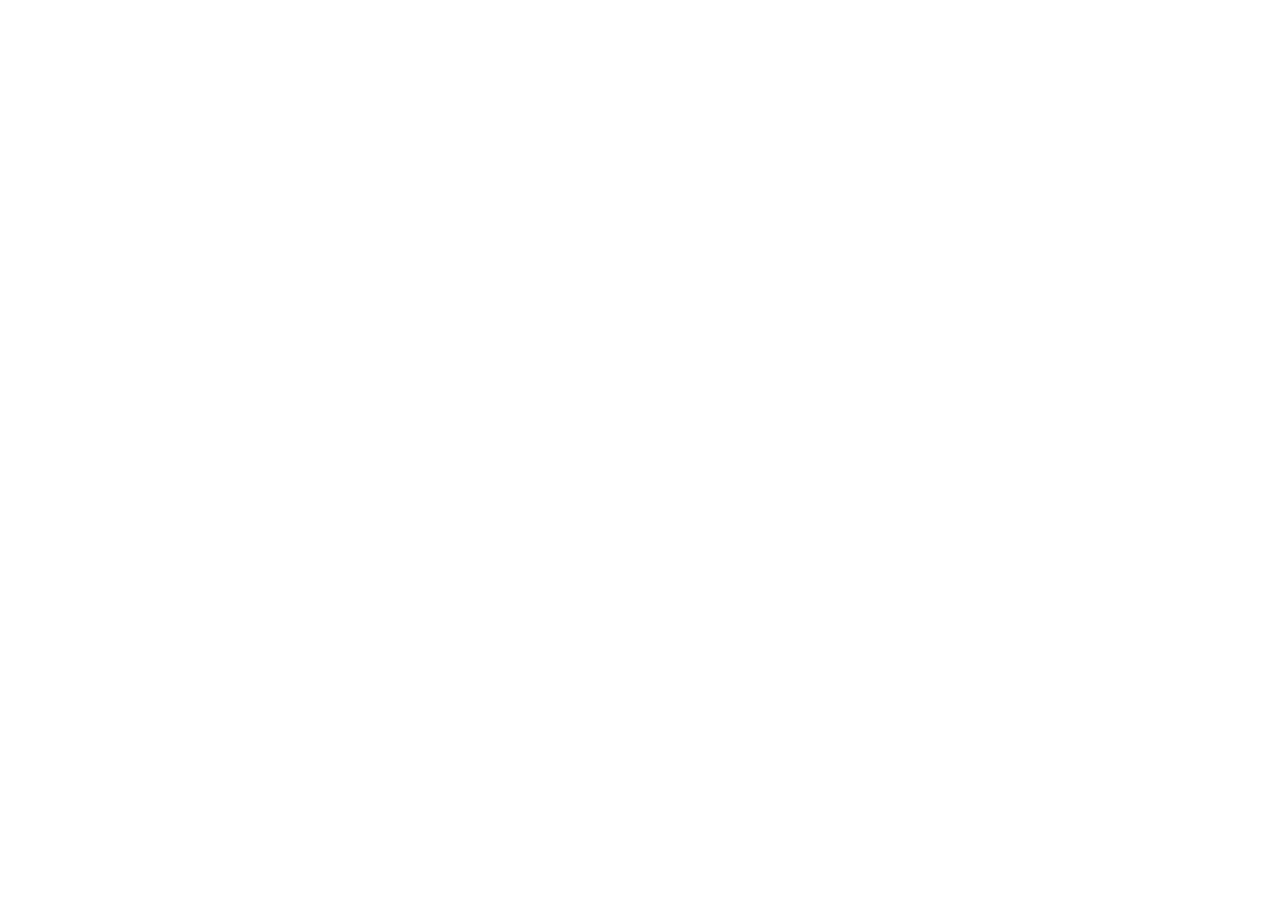
==== commit 96cfc2f9: "Retire the sub-site: redirect every page to the main portfolio The four strategy write-ups are now m" ====
--- a/index.html
+++ b/index.html
@@ -3,198 +3,22 @@
 <head>
 <meta charset="utf-8">
 <meta name="viewport" content="width=device-width,initial-scale=1">
-<title>Mateo Sandoval — Systematic Trading Research</title>
-<meta name="description" content="Systematic trading strategies, validation research and trading infrastructure by Mateo Sandoval.">
-<link rel="stylesheet" href="styles.css">
+<title>Systematic Strategies — moved</title>
+<link rel="canonical" href="https://mateosandoval10.github.io/strategies.html">
+<meta http-equiv="refresh" content="0; url=https://mateosandoval10.github.io/strategies.html">
+<meta name="robots" content="noindex">
+<style>
+  body{background:#0d1117;color:#eef1f5;font-family:-apple-system,BlinkMacSystemFont,"Segoe UI",Arial,sans-serif;
+       display:flex;min-height:100vh;align-items:center;justify-content:center;margin:0;padding:24px;line-height:1.6}
+  .b{max-width:44ch;text-align:center}
+  h1{font-family:Charter,Georgia,serif;font-weight:600;font-size:26px;letter-spacing:-.012em;margin:0 0 14px}
+  p{color:#9aa3b2;font-size:15.5px;margin:0 0 22px}
+  a{color:#9db8dd;font-size:15.5px}
+</style>
 </head>
-<body>
-<header class="site"><div class="wrap">
-  <div class="brand">mateo<b>sandoval</b> · systematic research</div>
-  <nav>
-    <a href="#library">Strategies</a><a href="#validation">Validation</a><a href="#programs">Research</a><a href="#infra">Infrastructure</a><a href="#method">Method</a>
-  </nav>
-</div></header>
-
-<div class="wrap">
-<div class="hero">
-  <div class="kicker">Quantitative Strategy Portfolio</div>
-  <h1>Risk allocation is the edge.<br><em>Everything else is tested until it breaks.</em></h1>
-  <p class="lead">I design, code and falsify systematic trading strategies — Pine Script v6 systems backtested
-  with modeled costs, split-sample validated, stress-tested for slippage, and documented with every failed
-  experiment kept in the record. This site is the full research trail: mechanisms, trades, and the numbers
-  that survived.</p>
-  <div class="statstrip">
-    <div><div class="v">+899%</div><div class="k">CBS · AAPL 2005–26</div></div>
-    <div><div class="v">4.33</div><div class="k">Profit factor</div></div>
-    <div><div class="v">14.4%</div><div class="k">Max drawdown</div></div>
-    <div><div class="v">30+</div><div class="k">Experiments rejected</div></div>
-  </div>
-</div>
-
-<section id="library">
-  <h2>Strategy library</h2>
-  <p class="sub">Four original systems, each targeting a distinct return source. Every number: TradingView
-  Strategy Tester, 0.05% commission, slippage modeled, fills on bar close, $10k initial capital.</p>
-  <div class="grid cards">
-
-    <div class="card">
-      <h3>Compression Breakout System</h3>
-      <div class="sym">CBS · AAPL daily · 2005–2026 · split-validated + slippage-stressed</div>
-      <div class="metrics">
-        <div class="metric"><div class="v">+899%</div><div class="k">Net @4% risk</div></div>
-        <div class="metric"><div class="v">4.33</div><div class="k">Profit factor</div></div>
-        <div class="metric"><div class="v">14.4%</div><div class="k">Max drawdown</div></div>
-        <div class="metric"><div class="v">59%</div><div class="k">Win rate</div></div>
-      </div>
-      <p class="desc">Bollinger-width percentile squeeze → range break on volume → chandelier trail,
-      risk-sized off the stop. Positive in both decade halves (PF 3.35 / 4.97) and at 5× slippage.
-      Cross-validated on NVDA (+658%) and MSFT.</p>
-      <a class="more" href="cbs.html">Full research note →</a>
-    </div>
-
-    <div class="card">
-      <h3>Vol-Target Trend Engine</h3>
-      <div class="sym">VTTE · TQQQ daily · 2010–2026</div>
-      <div class="metrics">
-        <div class="metric"><div class="v">+3,862%</div><div class="k">Net return</div></div>
-        <div class="metric"><div class="v">3.33</div><div class="k">Profit factor</div></div>
-        <div class="metric"><div class="v">41.9%</div><div class="k">Max drawdown</div></div>
-        <div class="metric"><div class="v">~26%</div><div class="k">CAGR vs SPX ~13%</div></div>
-      </div>
-      <p class="desc">200-day regime gate + volatility-targeted exposure on a 3x ETF — the vol-control-index
-      architecture in 60 lines. No predictive signal to overfit; the alpha is the sizing policy.</p>
-      <a class="more" href="vtte.html">Full research note →</a>
-    </div>
-
-    <div class="card">
-      <h3>Channel Reversion System</h3>
-      <div class="sym">CRS · QQQ daily · 1999–2026 (includes dot-com &amp; 2008)</div>
-      <div class="metrics">
-        <div class="metric"><div class="v">2.28</div><div class="k">Profit factor</div></div>
-        <div class="metric"><div class="v">64%</div><div class="k">Win rate</div></div>
-        <div class="metric"><div class="v">15.2%</div><div class="k">Max DD over 27 yrs</div></div>
-        <div class="metric"><div class="v">~80%</div><div class="k">Time in cash</div></div>
-      </div>
-      <p class="desc">Buys weakness at Donchian support inside uptrends only, exits at the channel mid.
-      Survives two full bear markets with a mid-teens drawdown; character transfers to SPY untouched
-      (PF 1.80, 62% WR, 8.5% DD).</p>
-      <a class="more" href="crs.html">Full research note →</a>
-    </div>
-
-    <div class="card">
-      <h3>QV Signal Pro v2</h3>
-      <div class="sym">QV v2 · TQQQ daily · 2011–2026 · complete trade log</div>
-      <div class="metrics">
-        <div class="metric"><div class="v">+489%</div><div class="k">Net return</div></div>
-        <div class="metric"><div class="v">2.17</div><div class="k">Profit factor</div></div>
-        <div class="metric"><div class="v">−20%</div><div class="k">Worst trade (capped)</div></div>
-        <div class="metric"><div class="v">22</div><div class="k">Trades, all shown</div></div>
-      </div>
-      <p class="desc">A money-flow / volatility-calm swing score, rebuilt after a trade-by-trade loss autopsy.
-      The page shows every trade, the equity curve, and the exact loss patterns that drove the redesign.</p>
-      <a class="more" href="qv2.html">Full research note + trade log →</a>
-    </div>
-
-  </div>
-</section>
-
-<section id="validation">
-  <h2>Validation, not vibes</h2>
-  <p class="sub">The flagship system was pushed through the validation gauntlet with parameters frozen.
-  Nothing was re-tuned between cells.</p>
-  <div class="tablewrap"><table>
-    <tr><th>Test</th><th>Window / condition</th><th>Net return</th><th>Profit factor</th><th>Win rate</th><th>Max DD</th></tr>
-    <tr><td class="txt">CBS in-sample half</td><td>2005 – 2015</td><td class="pos">+164%</td><td>3.35</td><td>64%</td><td>14.4%</td></tr>
-    <tr><td class="txt">CBS out-of-half</td><td>2015 – 2026</td><td class="pos">+293%</td><td>4.97</td><td>58%</td><td>10.3%</td></tr>
-    <tr><td class="txt">CBS slippage stress</td><td>5 ticks/side (5× modeled)</td><td class="pos">+256%</td><td>4.77</td><td>63%</td><td>10.7%</td></tr>
-    <tr><td class="txt">CBS cross-symbol</td><td>NVDA, frozen params</td><td class="pos">+658%</td><td>3.26</td><td>45%</td><td>—</td></tr>
-    <tr><td class="txt">CBS cross-symbol</td><td>MSFT, frozen params</td><td>+46%</td><td>1.32</td><td>37%</td><td class="txt mut">honest miss — see note</td></tr>
-    <tr><td class="txt">CRS cross-symbol</td><td>SPY, frozen params</td><td class="pos">+67%</td><td>1.80</td><td>62%</td><td>8.5%</td></tr>
-  </table></div>
-  <p class="sub" style="margin-top:14px">The MSFT row stays on this site on purpose: the system feeds on
-  post-squeeze expansion, and a low-volatility grinding mega-cap barely clears costs. An honest dispersion
-  table is the difference between research and marketing. Remaining roadmap: subperiod splits for VTTE/CRS
-  (blocked today by plan-level deep-backtesting limits), multi-name universe tests, and parameter-perturbation
-  Monte Carlo.</p>
-</section>
-
-<section id="programs">
-  <h2>Research programs</h2>
-  <p class="sub">The strategy library sits on top of a larger body of ongoing systematic work.</p>
-  <div class="grid cards">
-    <div class="projcard">
-      <div class="tag">Live research · NQ futures</div>
-      <h3>Intraday NQ program — paper record + 5-layer validation</h3>
-      <p>A year-long research program on Nasdaq futures intraday systems (momentum + session-VWAP mean
-      reversion). Every candidate passes five independent validation layers before deployment: Python
-      backtest on exported bars, blind bar-replay, TradingView Strategy Tester cross-check, independent
-      cloud reconstruction from a second data source, and a live paper record. Roughly <b>30 candidate
-      improvements have been tested and rejected</b> across loss autopsies, regime filters, circuit breakers
-      and mechanics sweeps — including three separate incidents where an implausibly good result was traced
-      to a data or fill-model artifact and killed. The surviving book runs unattended on a scheduled
-      pipeline with automated health checks.</p>
-    </div>
-    <div class="projcard">
-      <div class="tag">Discipline</div>
-      <h3>The rejection log is the résumé</h3>
-      <p>Findings that shaped everything on this site: faster reaction usually loses to slower rebalancing
-      (turnover cost &gt; crash protection); stops that look tight enough are usually load-bearing; filters
-      fitted to a discovery set die on fresh data; a big backtest number carries almost no information about
-      forward performance unless the tunable surface was small and the test was out-of-sample. Each strategy
-      page carries its own REJECTED boxes with measured numbers — that log is the most defensible thing here.</p>
-    </div>
-  </div>
-</section>
-
-<section id="infra">
-  <h2>Infrastructure</h2>
-  <p class="sub">Research needs tooling. I build my own.</p>
-  <div class="grid cards">
-    <div class="projcard">
-      <div class="tag">Automation</div>
-      <h3>TradingView research automation layer</h3>
-      <p>An MCP (Model Context Protocol) toolchain driving TradingView Desktop over the Chrome DevTools
-      Protocol: programmatic chart control, Pine Script compilation and deployment, Strategy Tester result
-      extraction, bar-replay harvesting for historical intraday data, and multi-symbol batch runs. Every
-      backtest cell on this site was produced through this pipeline.</p>
-    </div>
-    <div class="projcard">
-      <div class="tag">Operations</div>
-      <h3>Unattended execution &amp; monitoring</h3>
-      <p>Paper-trading bots and daily reconstruction jobs run on launchd schedules with a health-check agent
-      that classifies failures (missed wake, environment regression, wrong-instrument guard, dead data feed)
-      — built after real incidents, including one where a symbol-switch race put a session on the wrong
-      instrument and range-checking the fill prices caught it.</p>
-    </div>
-  </div>
-</section>
-
-<section id="method">
-  <h2>Methodology &amp; limitations</h2>
-  <h3>How every number here was generated</h3>
-  <p><span class="pill">TradingView Strategy Tester</span><span class="pill">daily bars</span>
-  <span class="pill">0.05% commission/side</span><span class="pill">slippage modeled</span>
-  <span class="pill">fills on bar close</span><span class="pill">$10,000 initial</span>
-  <span class="pill">no look-ahead constructs</span><span class="pill">frozen params in cross-tests</span></p>
-  <h3>What these results are not</h3>
-  <p class="sub" style="margin-bottom:8px">Backtests are upper bounds on expectancy, not forecasts. The split-sample and slippage results
-  reduce — but do not eliminate — selection effects; live paper trading is the next gate before any
-  capital conclusion. Past performance does not predict future results. Nothing on this site is investment advice.</p>
-</section>
-
-<section>
-  <h2>About</h2>
-  <p class="sub" style="margin-bottom:0">Mateo Sandoval — I build trading systems and the infrastructure to test them honestly.
-  Everything on this site is my own code and my own analysis. All three flagship systems are
-  <a href="https://www.tradingview.com/u/mateosandoval1025/#published-scripts" target="_blank" rel="noopener">published on TradingView</a> as public,
-  open-source scripts with full methodology descriptions — anyone can apply them to a chart, read the
-  code, and reproduce every number on this site.</p>
-</section>
-</div>
-
-<footer><div class="wrap">
-  <div>© 2026 Mateo Sandoval — research portfolio. Not investment advice.</div>
-  <div>Pine Script v6 · TradingView Strategy Tester · <a href="https://github.com/mateosandoval10/quant-strategies">source</a></div>
-</div></footer>
-</body>
+<body><div class="b">
+  <h1>Systematic Strategies</h1>
+  <p>This page has moved to the main portfolio.</p>
+  <a href="https://mateosandoval10.github.io/strategies.html">Continue to https://mateosandoval10.github.io/strategies.html →</a>
+</div></body>
 </html>
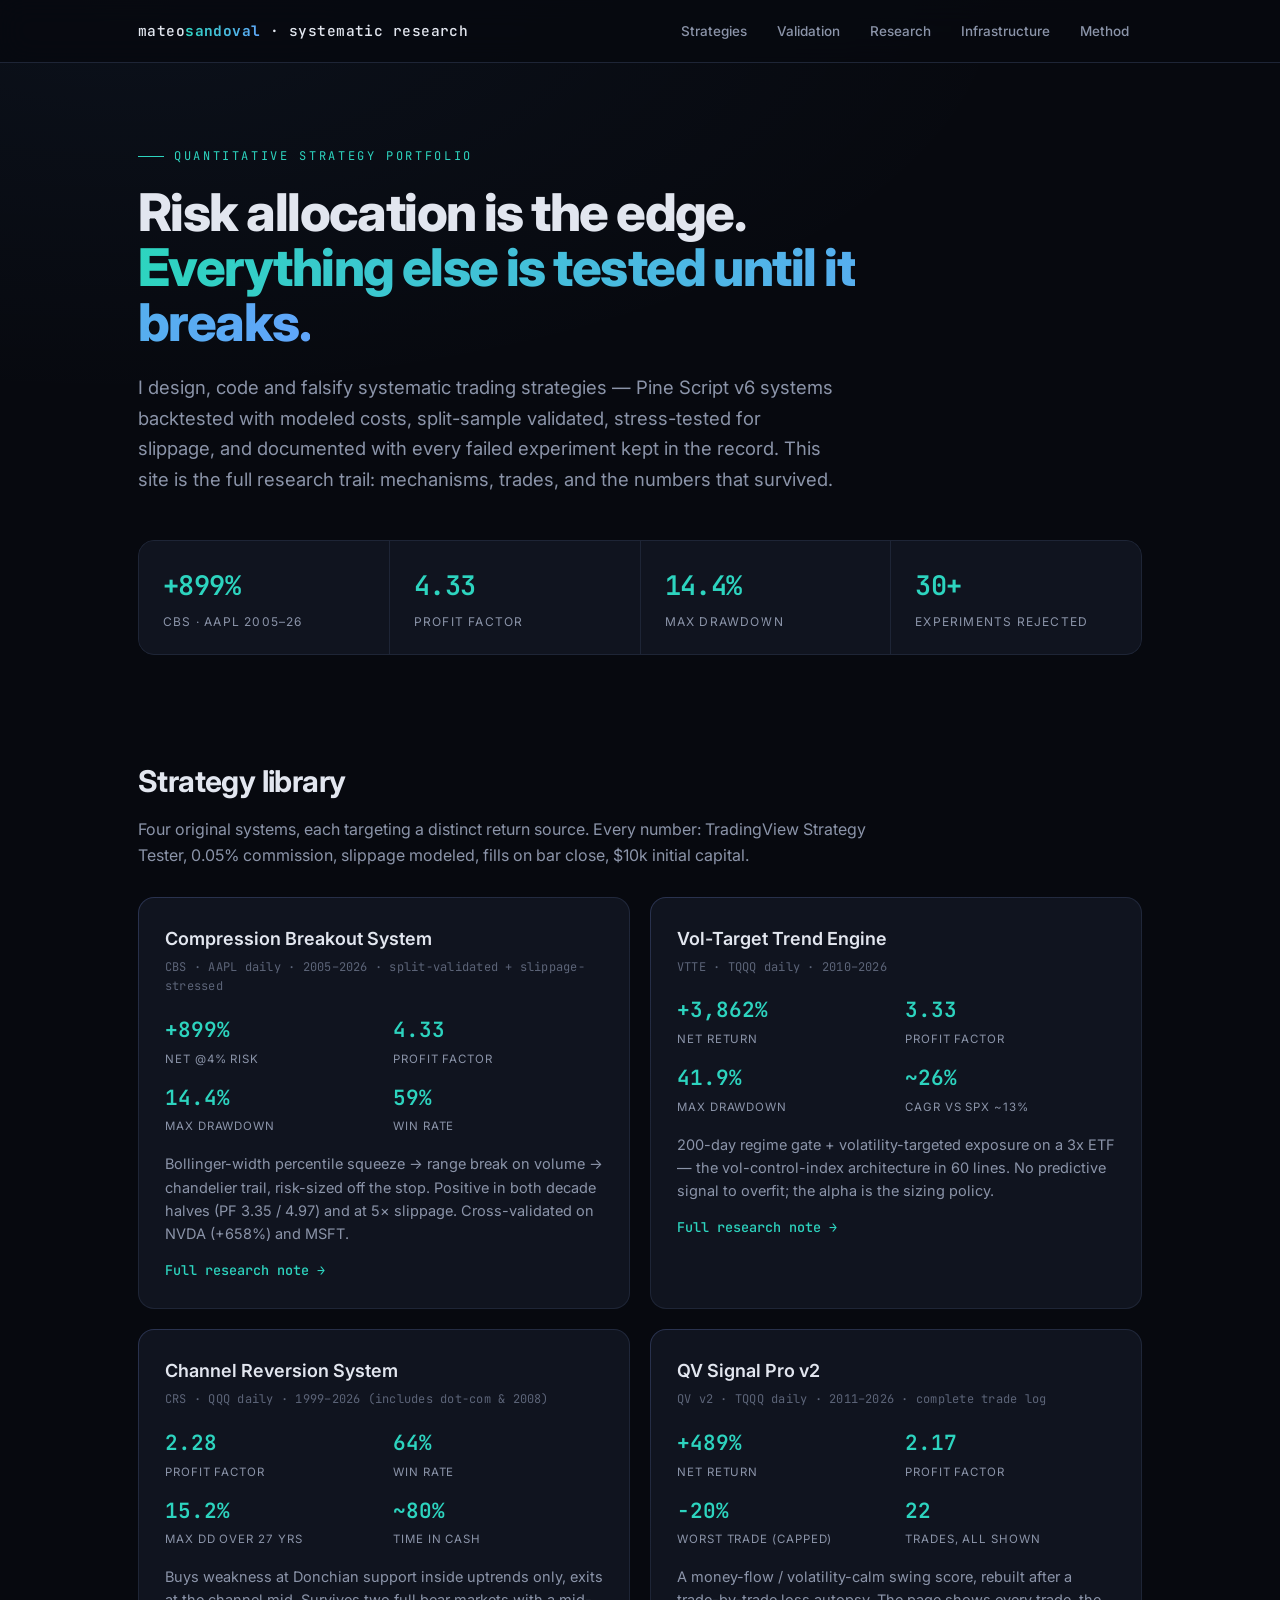
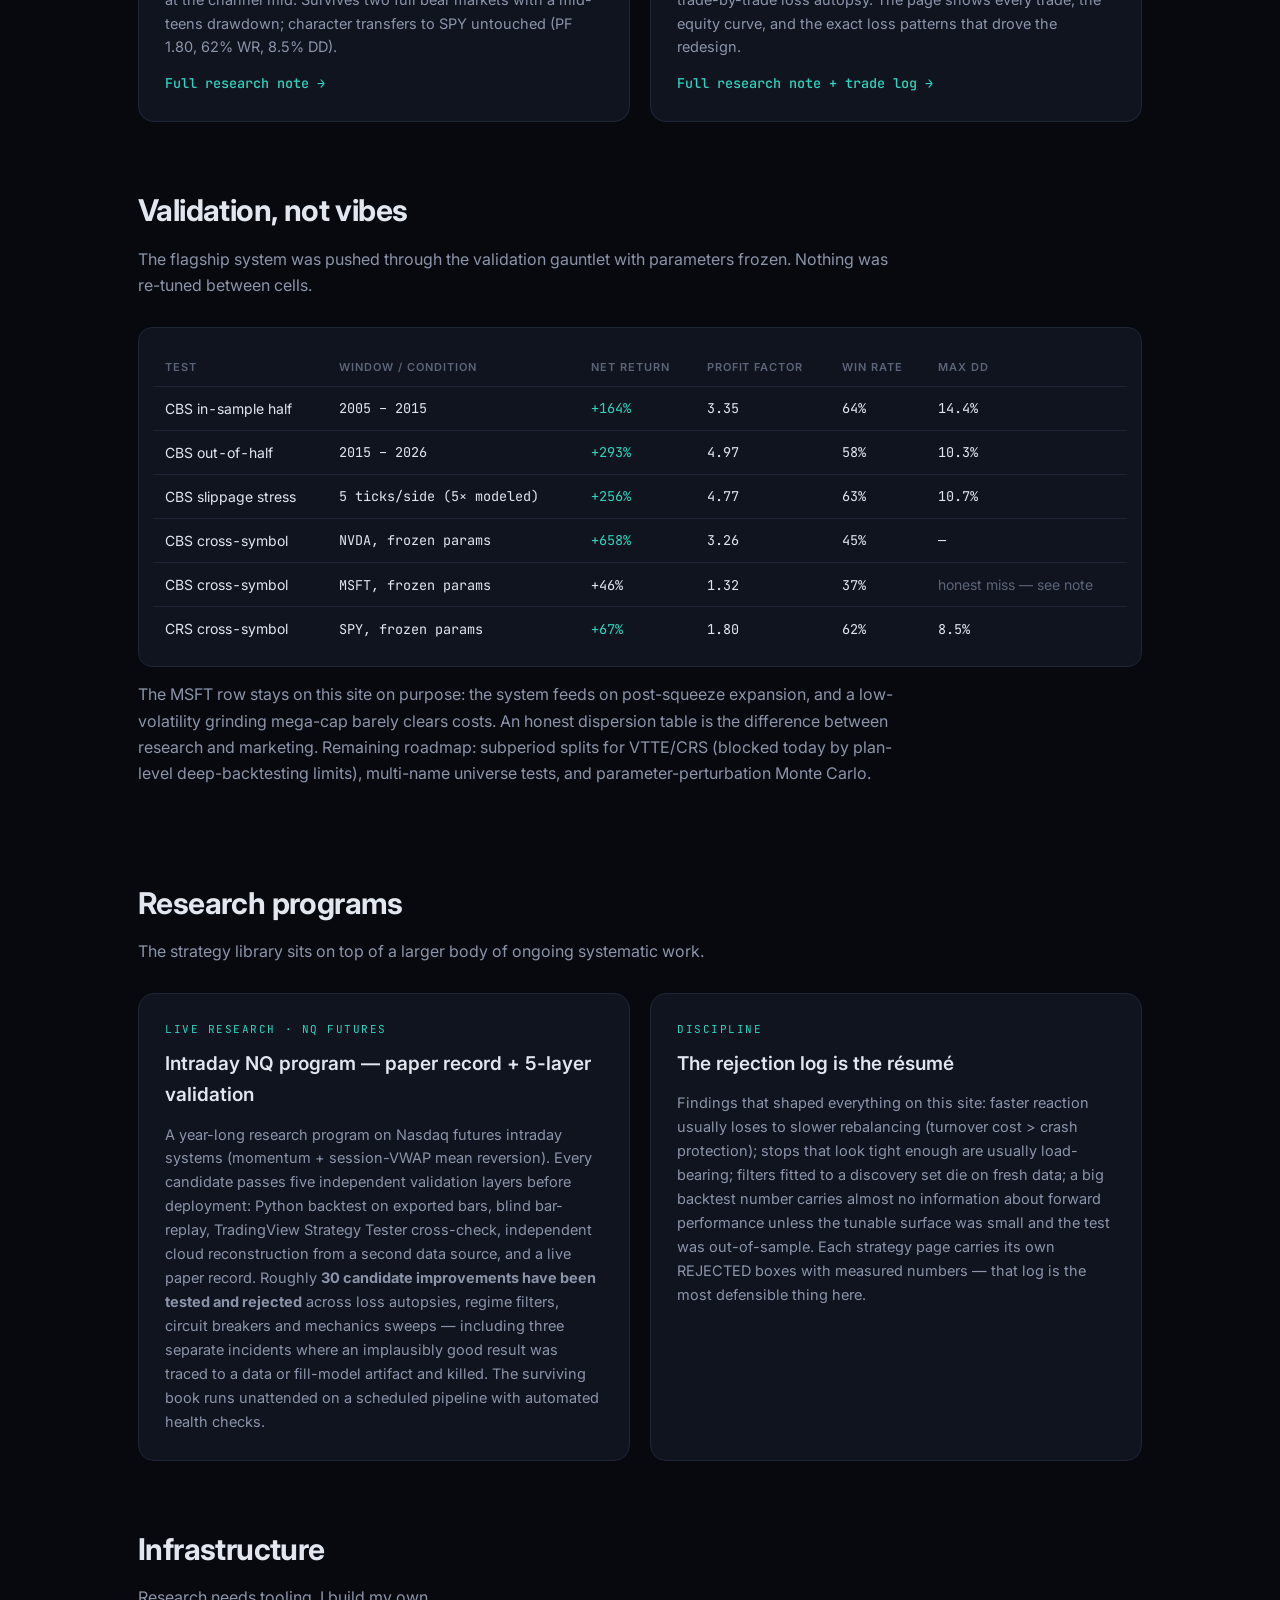
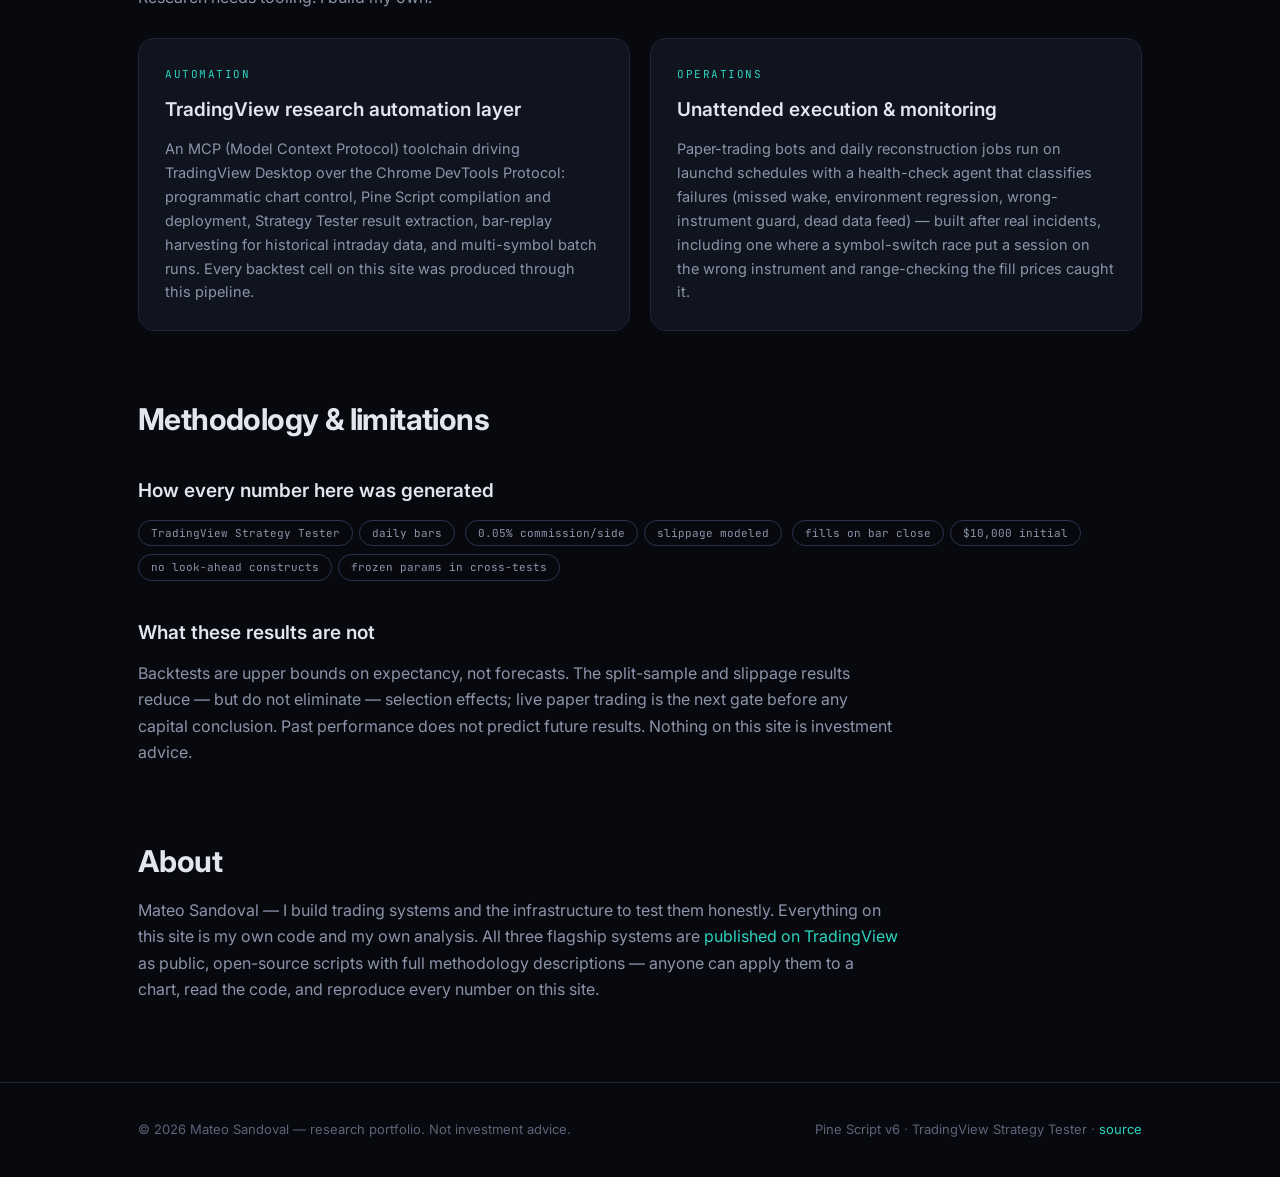
==== commit 54771378: "Revert "Retire the sub-site: redirect every page to the main portfolio" This reverts commit 96cfc2f9" ====
--- a/index.html
+++ b/index.html
@@ -3,22 +3,198 @@
 <head>
 <meta charset="utf-8">
 <meta name="viewport" content="width=device-width,initial-scale=1">
-<title>Systematic Strategies — moved</title>
-<link rel="canonical" href="https://mateosandoval10.github.io/strategies.html">
-<meta http-equiv="refresh" content="0; url=https://mateosandoval10.github.io/strategies.html">
-<meta name="robots" content="noindex">
-<style>
-  body{background:#0d1117;color:#eef1f5;font-family:-apple-system,BlinkMacSystemFont,"Segoe UI",Arial,sans-serif;
-       display:flex;min-height:100vh;align-items:center;justify-content:center;margin:0;padding:24px;line-height:1.6}
-  .b{max-width:44ch;text-align:center}
-  h1{font-family:Charter,Georgia,serif;font-weight:600;font-size:26px;letter-spacing:-.012em;margin:0 0 14px}
-  p{color:#9aa3b2;font-size:15.5px;margin:0 0 22px}
-  a{color:#9db8dd;font-size:15.5px}
-</style>
+<title>Mateo Sandoval — Systematic Trading Research</title>
+<meta name="description" content="Systematic trading strategies, validation research and trading infrastructure by Mateo Sandoval.">
+<link rel="stylesheet" href="styles.css">
 </head>
-<body><div class="b">
-  <h1>Systematic Strategies</h1>
-  <p>This page has moved to the main portfolio.</p>
-  <a href="https://mateosandoval10.github.io/strategies.html">Continue to https://mateosandoval10.github.io/strategies.html →</a>
-</div></body>
+<body>
+<header class="site"><div class="wrap">
+  <div class="brand">mateo<b>sandoval</b> · systematic research</div>
+  <nav>
+    <a href="#library">Strategies</a><a href="#validation">Validation</a><a href="#programs">Research</a><a href="#infra">Infrastructure</a><a href="#method">Method</a>
+  </nav>
+</div></header>
+
+<div class="wrap">
+<div class="hero">
+  <div class="kicker">Quantitative Strategy Portfolio</div>
+  <h1>Risk allocation is the edge.<br><em>Everything else is tested until it breaks.</em></h1>
+  <p class="lead">I design, code and falsify systematic trading strategies — Pine Script v6 systems backtested
+  with modeled costs, split-sample validated, stress-tested for slippage, and documented with every failed
+  experiment kept in the record. This site is the full research trail: mechanisms, trades, and the numbers
+  that survived.</p>
+  <div class="statstrip">
+    <div><div class="v">+899%</div><div class="k">CBS · AAPL 2005–26</div></div>
+    <div><div class="v">4.33</div><div class="k">Profit factor</div></div>
+    <div><div class="v">14.4%</div><div class="k">Max drawdown</div></div>
+    <div><div class="v">30+</div><div class="k">Experiments rejected</div></div>
+  </div>
+</div>
+
+<section id="library">
+  <h2>Strategy library</h2>
+  <p class="sub">Four original systems, each targeting a distinct return source. Every number: TradingView
+  Strategy Tester, 0.05% commission, slippage modeled, fills on bar close, $10k initial capital.</p>
+  <div class="grid cards">
+
+    <div class="card">
+      <h3>Compression Breakout System</h3>
+      <div class="sym">CBS · AAPL daily · 2005–2026 · split-validated + slippage-stressed</div>
+      <div class="metrics">
+        <div class="metric"><div class="v">+899%</div><div class="k">Net @4% risk</div></div>
+        <div class="metric"><div class="v">4.33</div><div class="k">Profit factor</div></div>
+        <div class="metric"><div class="v">14.4%</div><div class="k">Max drawdown</div></div>
+        <div class="metric"><div class="v">59%</div><div class="k">Win rate</div></div>
+      </div>
+      <p class="desc">Bollinger-width percentile squeeze → range break on volume → chandelier trail,
+      risk-sized off the stop. Positive in both decade halves (PF 3.35 / 4.97) and at 5× slippage.
+      Cross-validated on NVDA (+658%) and MSFT.</p>
+      <a class="more" href="cbs.html">Full research note →</a>
+    </div>
+
+    <div class="card">
+      <h3>Vol-Target Trend Engine</h3>
+      <div class="sym">VTTE · TQQQ daily · 2010–2026</div>
+      <div class="metrics">
+        <div class="metric"><div class="v">+3,862%</div><div class="k">Net return</div></div>
+        <div class="metric"><div class="v">3.33</div><div class="k">Profit factor</div></div>
+        <div class="metric"><div class="v">41.9%</div><div class="k">Max drawdown</div></div>
+        <div class="metric"><div class="v">~26%</div><div class="k">CAGR vs SPX ~13%</div></div>
+      </div>
+      <p class="desc">200-day regime gate + volatility-targeted exposure on a 3x ETF — the vol-control-index
+      architecture in 60 lines. No predictive signal to overfit; the alpha is the sizing policy.</p>
+      <a class="more" href="vtte.html">Full research note →</a>
+    </div>
+
+    <div class="card">
+      <h3>Channel Reversion System</h3>
+      <div class="sym">CRS · QQQ daily · 1999–2026 (includes dot-com &amp; 2008)</div>
+      <div class="metrics">
+        <div class="metric"><div class="v">2.28</div><div class="k">Profit factor</div></div>
+        <div class="metric"><div class="v">64%</div><div class="k">Win rate</div></div>
+        <div class="metric"><div class="v">15.2%</div><div class="k">Max DD over 27 yrs</div></div>
+        <div class="metric"><div class="v">~80%</div><div class="k">Time in cash</div></div>
+      </div>
+      <p class="desc">Buys weakness at Donchian support inside uptrends only, exits at the channel mid.
+      Survives two full bear markets with a mid-teens drawdown; character transfers to SPY untouched
+      (PF 1.80, 62% WR, 8.5% DD).</p>
+      <a class="more" href="crs.html">Full research note →</a>
+    </div>
+
+    <div class="card">
+      <h3>QV Signal Pro v2</h3>
+      <div class="sym">QV v2 · TQQQ daily · 2011–2026 · complete trade log</div>
+      <div class="metrics">
+        <div class="metric"><div class="v">+489%</div><div class="k">Net return</div></div>
+        <div class="metric"><div class="v">2.17</div><div class="k">Profit factor</div></div>
+        <div class="metric"><div class="v">−20%</div><div class="k">Worst trade (capped)</div></div>
+        <div class="metric"><div class="v">22</div><div class="k">Trades, all shown</div></div>
+      </div>
+      <p class="desc">A money-flow / volatility-calm swing score, rebuilt after a trade-by-trade loss autopsy.
+      The page shows every trade, the equity curve, and the exact loss patterns that drove the redesign.</p>
+      <a class="more" href="qv2.html">Full research note + trade log →</a>
+    </div>
+
+  </div>
+</section>
+
+<section id="validation">
+  <h2>Validation, not vibes</h2>
+  <p class="sub">The flagship system was pushed through the validation gauntlet with parameters frozen.
+  Nothing was re-tuned between cells.</p>
+  <div class="tablewrap"><table>
+    <tr><th>Test</th><th>Window / condition</th><th>Net return</th><th>Profit factor</th><th>Win rate</th><th>Max DD</th></tr>
+    <tr><td class="txt">CBS in-sample half</td><td>2005 – 2015</td><td class="pos">+164%</td><td>3.35</td><td>64%</td><td>14.4%</td></tr>
+    <tr><td class="txt">CBS out-of-half</td><td>2015 – 2026</td><td class="pos">+293%</td><td>4.97</td><td>58%</td><td>10.3%</td></tr>
+    <tr><td class="txt">CBS slippage stress</td><td>5 ticks/side (5× modeled)</td><td class="pos">+256%</td><td>4.77</td><td>63%</td><td>10.7%</td></tr>
+    <tr><td class="txt">CBS cross-symbol</td><td>NVDA, frozen params</td><td class="pos">+658%</td><td>3.26</td><td>45%</td><td>—</td></tr>
+    <tr><td class="txt">CBS cross-symbol</td><td>MSFT, frozen params</td><td>+46%</td><td>1.32</td><td>37%</td><td class="txt mut">honest miss — see note</td></tr>
+    <tr><td class="txt">CRS cross-symbol</td><td>SPY, frozen params</td><td class="pos">+67%</td><td>1.80</td><td>62%</td><td>8.5%</td></tr>
+  </table></div>
+  <p class="sub" style="margin-top:14px">The MSFT row stays on this site on purpose: the system feeds on
+  post-squeeze expansion, and a low-volatility grinding mega-cap barely clears costs. An honest dispersion
+  table is the difference between research and marketing. Remaining roadmap: subperiod splits for VTTE/CRS
+  (blocked today by plan-level deep-backtesting limits), multi-name universe tests, and parameter-perturbation
+  Monte Carlo.</p>
+</section>
+
+<section id="programs">
+  <h2>Research programs</h2>
+  <p class="sub">The strategy library sits on top of a larger body of ongoing systematic work.</p>
+  <div class="grid cards">
+    <div class="projcard">
+      <div class="tag">Live research · NQ futures</div>
+      <h3>Intraday NQ program — paper record + 5-layer validation</h3>
+      <p>A year-long research program on Nasdaq futures intraday systems (momentum + session-VWAP mean
+      reversion). Every candidate passes five independent validation layers before deployment: Python
+      backtest on exported bars, blind bar-replay, TradingView Strategy Tester cross-check, independent
+      cloud reconstruction from a second data source, and a live paper record. Roughly <b>30 candidate
+      improvements have been tested and rejected</b> across loss autopsies, regime filters, circuit breakers
+      and mechanics sweeps — including three separate incidents where an implausibly good result was traced
+      to a data or fill-model artifact and killed. The surviving book runs unattended on a scheduled
+      pipeline with automated health checks.</p>
+    </div>
+    <div class="projcard">
+      <div class="tag">Discipline</div>
+      <h3>The rejection log is the résumé</h3>
+      <p>Findings that shaped everything on this site: faster reaction usually loses to slower rebalancing
+      (turnover cost &gt; crash protection); stops that look tight enough are usually load-bearing; filters
+      fitted to a discovery set die on fresh data; a big backtest number carries almost no information about
+      forward performance unless the tunable surface was small and the test was out-of-sample. Each strategy
+      page carries its own REJECTED boxes with measured numbers — that log is the most defensible thing here.</p>
+    </div>
+  </div>
+</section>
+
+<section id="infra">
+  <h2>Infrastructure</h2>
+  <p class="sub">Research needs tooling. I build my own.</p>
+  <div class="grid cards">
+    <div class="projcard">
+      <div class="tag">Automation</div>
+      <h3>TradingView research automation layer</h3>
+      <p>An MCP (Model Context Protocol) toolchain driving TradingView Desktop over the Chrome DevTools
+      Protocol: programmatic chart control, Pine Script compilation and deployment, Strategy Tester result
+      extraction, bar-replay harvesting for historical intraday data, and multi-symbol batch runs. Every
+      backtest cell on this site was produced through this pipeline.</p>
+    </div>
+    <div class="projcard">
+      <div class="tag">Operations</div>
+      <h3>Unattended execution &amp; monitoring</h3>
+      <p>Paper-trading bots and daily reconstruction jobs run on launchd schedules with a health-check agent
+      that classifies failures (missed wake, environment regression, wrong-instrument guard, dead data feed)
+      — built after real incidents, including one where a symbol-switch race put a session on the wrong
+      instrument and range-checking the fill prices caught it.</p>
+    </div>
+  </div>
+</section>
+
+<section id="method">
+  <h2>Methodology &amp; limitations</h2>
+  <h3>How every number here was generated</h3>
+  <p><span class="pill">TradingView Strategy Tester</span><span class="pill">daily bars</span>
+  <span class="pill">0.05% commission/side</span><span class="pill">slippage modeled</span>
+  <span class="pill">fills on bar close</span><span class="pill">$10,000 initial</span>
+  <span class="pill">no look-ahead constructs</span><span class="pill">frozen params in cross-tests</span></p>
+  <h3>What these results are not</h3>
+  <p class="sub" style="margin-bottom:8px">Backtests are upper bounds on expectancy, not forecasts. The split-sample and slippage results
+  reduce — but do not eliminate — selection effects; live paper trading is the next gate before any
+  capital conclusion. Past performance does not predict future results. Nothing on this site is investment advice.</p>
+</section>
+
+<section>
+  <h2>About</h2>
+  <p class="sub" style="margin-bottom:0">Mateo Sandoval — I build trading systems and the infrastructure to test them honestly.
+  Everything on this site is my own code and my own analysis. All three flagship systems are
+  <a href="https://www.tradingview.com/u/mateosandoval1025/#published-scripts" target="_blank" rel="noopener">published on TradingView</a> as public,
+  open-source scripts with full methodology descriptions — anyone can apply them to a chart, read the
+  code, and reproduce every number on this site.</p>
+</section>
+</div>
+
+<footer><div class="wrap">
+  <div>© 2026 Mateo Sandoval — research portfolio. Not investment advice.</div>
+  <div>Pine Script v6 · TradingView Strategy Tester · <a href="https://github.com/mateosandoval10/quant-strategies">source</a></div>
+</div></footer>
+</body>
 </html>
--- a/styles.css
+++ b/styles.css
@@ -0,0 +1,88 @@
+@import url('https://fonts.googleapis.com/css2?family=Inter:wght@400;500;600;700;800&family=JetBrains+Mono:wght@400;500;600&display=swap');
+:root{
+  --bg:#07090f; --bg2:#0b0e17; --card:#10141f; --card2:#141927; --line:#1e2536; --line2:#2a3350;
+  --text:#e2e6ef; --dim:#8b94a9; --dimmer:#5c6478;
+  --teal:#2dd4bf; --teal2:#5eead4; --blue:#60a5fa; --red:#f87171; --amber:#fbbf24;
+  --grad:linear-gradient(100deg,#2dd4bf,#60a5fa);
+  --mono:"JetBrains Mono",Menlo,monospace; --sans:"Inter",-apple-system,sans-serif;
+}
+*{box-sizing:border-box;margin:0;padding:0}
+html{scroll-behavior:smooth}
+body{background:var(--bg);color:var(--text);font-family:var(--sans);line-height:1.65;font-size:16px;
+  background-image:radial-gradient(1200px 500px at 70% -10%,rgba(45,212,191,.07),transparent),
+                   radial-gradient(900px 400px at 10% 0%,rgba(96,165,250,.05),transparent)}
+a{color:var(--teal);text-decoration:none}
+a:hover{color:var(--teal2)}
+.wrap{max-width:1060px;margin:0 auto;padding:0 28px}
+header.site{border-bottom:1px solid var(--line);background:rgba(7,9,15,.82);backdrop-filter:blur(14px);position:sticky;top:0;z-index:50}
+header.site .wrap{display:flex;align-items:center;justify-content:space-between;height:62px}
+.brand{font-family:var(--mono);font-size:14.5px;letter-spacing:.03em;font-weight:500}
+.brand b{background:var(--grad);-webkit-background-clip:text;background-clip:text;color:transparent}
+nav{display:flex;gap:4px}
+nav a{color:var(--dim);font-size:13.5px;font-weight:500;padding:7px 13px;border-radius:8px}
+nav a:hover{color:var(--text);background:var(--card)}
+nav a.on{color:var(--text);background:var(--card)}
+.hero{padding:84px 0 40px}
+.kicker{font-family:var(--mono);font-size:12px;letter-spacing:.22em;text-transform:uppercase;color:var(--teal);margin-bottom:18px;display:flex;align-items:center;gap:10px}
+.kicker:before{content:"";width:26px;height:1px;background:var(--teal)}
+.hero h1{font-size:52px;line-height:1.06;letter-spacing:-.03em;font-weight:800;max-width:820px}
+.hero h1 em{font-style:normal;background:var(--grad);-webkit-background-clip:text;background-clip:text;color:transparent}
+.hero p.lead{color:var(--dim);font-size:18.5px;max-width:700px;margin-top:22px;font-weight:400}
+.statstrip{display:grid;grid-template-columns:repeat(4,1fr);gap:1px;background:var(--line);border:1px solid var(--line);border-radius:16px;overflow:hidden;margin:46px 0 8px}
+.statstrip>div{background:var(--card);padding:22px 24px}
+.statstrip .v{font-family:var(--mono);font-size:27px;font-weight:600;color:var(--teal);letter-spacing:-.02em;font-variant-numeric:tabular-nums}
+.statstrip .k{color:var(--dim);font-size:12px;text-transform:uppercase;letter-spacing:.1em;margin-top:4px}
+section{padding:54px 0 10px}
+h2{font-size:30px;letter-spacing:-.02em;font-weight:700;margin-bottom:10px}
+h3{font-size:19px;font-weight:600;margin:30px 0 12px}
+p.sub{color:var(--dim);margin-bottom:28px;max-width:760px}
+.grid{display:grid;gap:20px}
+.grid.cards{grid-template-columns:1fr 1fr}
+.card{background:linear-gradient(var(--card),var(--card)) padding-box,linear-gradient(160deg,var(--line2),var(--line) 40%) border-box;
+  border:1px solid transparent;border-radius:16px;padding:26px;transition:transform .15s ease, box-shadow .15s ease}
+.card:hover{transform:translateY(-2px);box-shadow:0 12px 40px rgba(0,0,0,.45)}
+.card h3{margin:0 0 4px;font-size:18px}
+.card .sym{font-family:var(--mono);color:var(--dimmer);font-size:12px;margin-bottom:16px;letter-spacing:.02em}
+.metrics{display:grid;grid-template-columns:1fr 1fr;gap:12px 18px;margin:16px 0}
+.metric .v{font-family:var(--mono);font-size:21px;font-weight:600;color:var(--teal);font-variant-numeric:tabular-nums}
+.metric .k{color:var(--dim);font-size:11.5px;text-transform:uppercase;letter-spacing:.08em;margin-top:2px}
+.card p.desc{font-size:14.5px;color:var(--dim);line-height:1.6}
+.card a.more{display:inline-flex;align-items:center;gap:6px;font-size:13.5px;font-family:var(--mono);margin-top:14px;font-weight:500}
+table{width:100%;border-collapse:collapse;font-size:14px;margin:14px 0 6px}
+th{color:var(--dimmer);font-weight:600;text-transform:uppercase;font-size:11px;letter-spacing:.09em;text-align:left;padding:10px 12px;border-bottom:1px solid var(--line)}
+td{padding:10px 12px;border-bottom:1px solid var(--line);font-family:var(--mono);font-size:13.5px;font-variant-numeric:tabular-nums}
+tr:last-child td{border-bottom:none}
+td.txt{font-family:var(--sans);font-size:14px}
+.pos{color:var(--teal)} .neg{color:var(--red)} .mut{color:var(--dimmer)}
+.tablewrap{overflow-x:auto;border:1px solid var(--line);border-radius:14px;background:var(--card);padding:6px 14px 10px}
+.note{border:1px solid rgba(251,191,36,.25);background:rgba(251,191,36,.05);padding:18px 22px;border-radius:14px;margin:26px 0;font-size:15px}
+.note b{color:var(--amber)}
+.rejected{border:1px solid rgba(248,113,113,.22);background:rgba(248,113,113,.045);padding:16px 20px;border-radius:14px;margin:14px 0;font-size:14.5px;line-height:1.6}
+.rejected b{color:var(--red);font-family:var(--mono);font-size:12px;letter-spacing:.08em}
+.confirmed{border:1px solid rgba(45,212,191,.25);background:rgba(45,212,191,.05);padding:16px 20px;border-radius:14px;margin:14px 0;font-size:14.5px}
+.confirmed b{color:var(--teal);font-family:var(--mono);font-size:12px;letter-spacing:.08em}
+pre{background:#0a0d15;border:1px solid var(--line);border-radius:14px;padding:20px;overflow-x:auto;font-family:var(--mono);font-size:12.5px;line-height:1.6;color:#c6cddd;margin:16px 0}
+.shot{border:1px solid var(--line);border-radius:16px;overflow:hidden;margin:20px 0;background:var(--card)}
+.shot img{width:100%;display:block}
+.shot .cap{padding:12px 18px;font-size:13px;color:var(--dim);border-top:1px solid var(--line);font-family:var(--mono)}
+.btn{display:inline-flex;align-items:center;gap:8px;background:var(--grad);color:#06251f;font-weight:600;font-size:14px;padding:11px 20px;border-radius:10px;transition:opacity .15s}
+.btn:hover{opacity:.9;color:#06251f}
+.btn.ghost{background:var(--card);color:var(--text);border:1px solid var(--line2)}
+.btn.ghost:hover{border-color:var(--teal);color:var(--teal)}
+.btnrow{display:flex;gap:12px;flex-wrap:wrap;margin:20px 0}
+.diagram{background:var(--card);border:1px solid var(--line);border-radius:16px;padding:16px;margin:20px 0}
+.diagram svg{width:100%;height:auto;display:block}
+footer{border-top:1px solid var(--line);margin-top:70px;padding:36px 0;color:var(--dimmer);font-size:13px}
+footer .wrap{display:flex;justify-content:space-between;flex-wrap:wrap;gap:10px}
+.crumb{font-family:var(--mono);font-size:12.5px;color:var(--dimmer);padding-top:30px}
+.pill{display:inline-block;font-family:var(--mono);font-size:11px;border:1px solid var(--line2);border-radius:99px;padding:3px 12px;color:var(--dim);margin:0 6px 6px 0}
+.pagehead{padding:26px 0 4px}
+.pagehead h1{font-size:38px;letter-spacing:-.025em;font-weight:800}
+.pagehead .sym{font-family:var(--mono);color:var(--teal);margin-top:8px;font-size:13.5px}
+.two{display:grid;grid-template-columns:1fr 1fr;gap:20px}
+.projcard{display:block;background:var(--card);border:1px solid var(--line);border-radius:16px;padding:26px;color:var(--text)}
+.projcard h3{margin-top:0}
+.projcard:hover{border-color:var(--line2);color:var(--text)}
+.projcard .tag{font-family:var(--mono);font-size:11px;color:var(--teal);letter-spacing:.14em;text-transform:uppercase;margin-bottom:10px}
+.projcard p{font-size:14.5px;color:var(--dim)}
+@media(max-width:840px){.grid.cards{grid-template-columns:1fr}.two{grid-template-columns:1fr}.hero h1{font-size:34px}.statstrip{grid-template-columns:1fr 1fr}}
